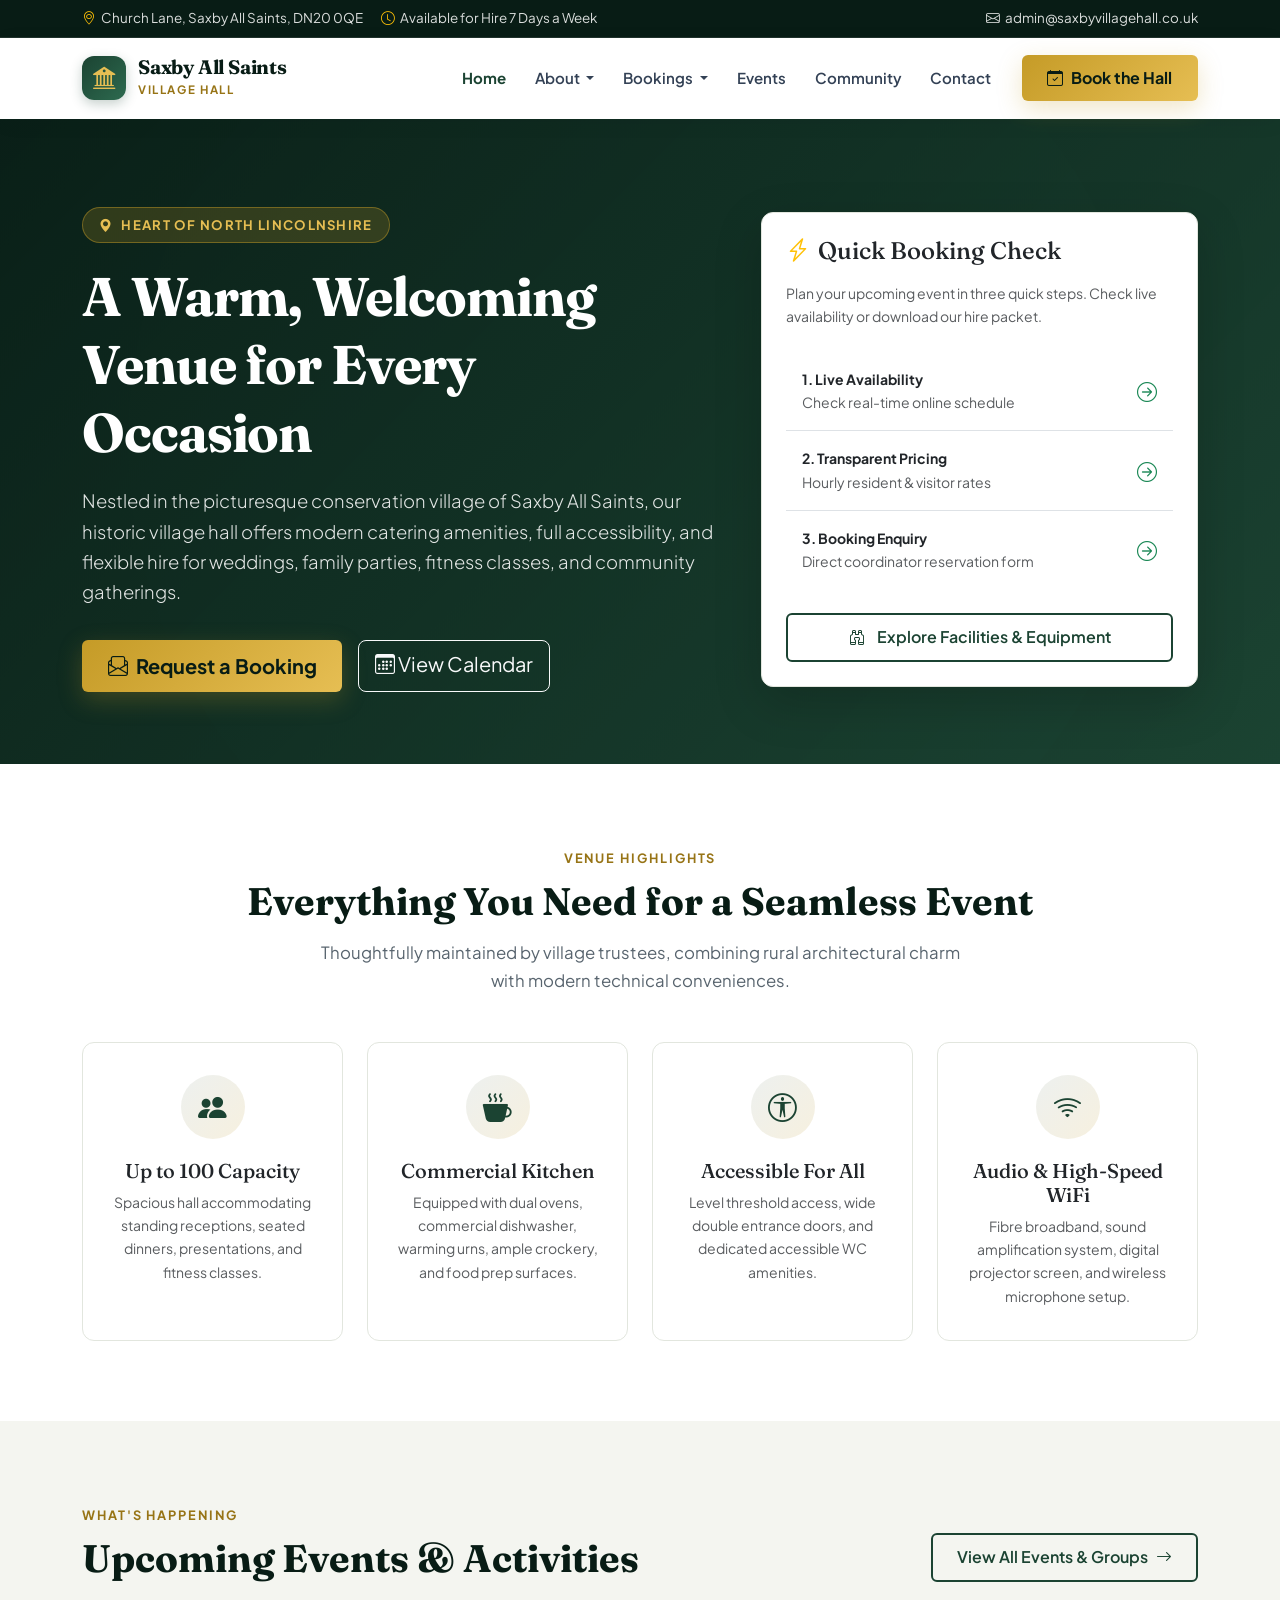
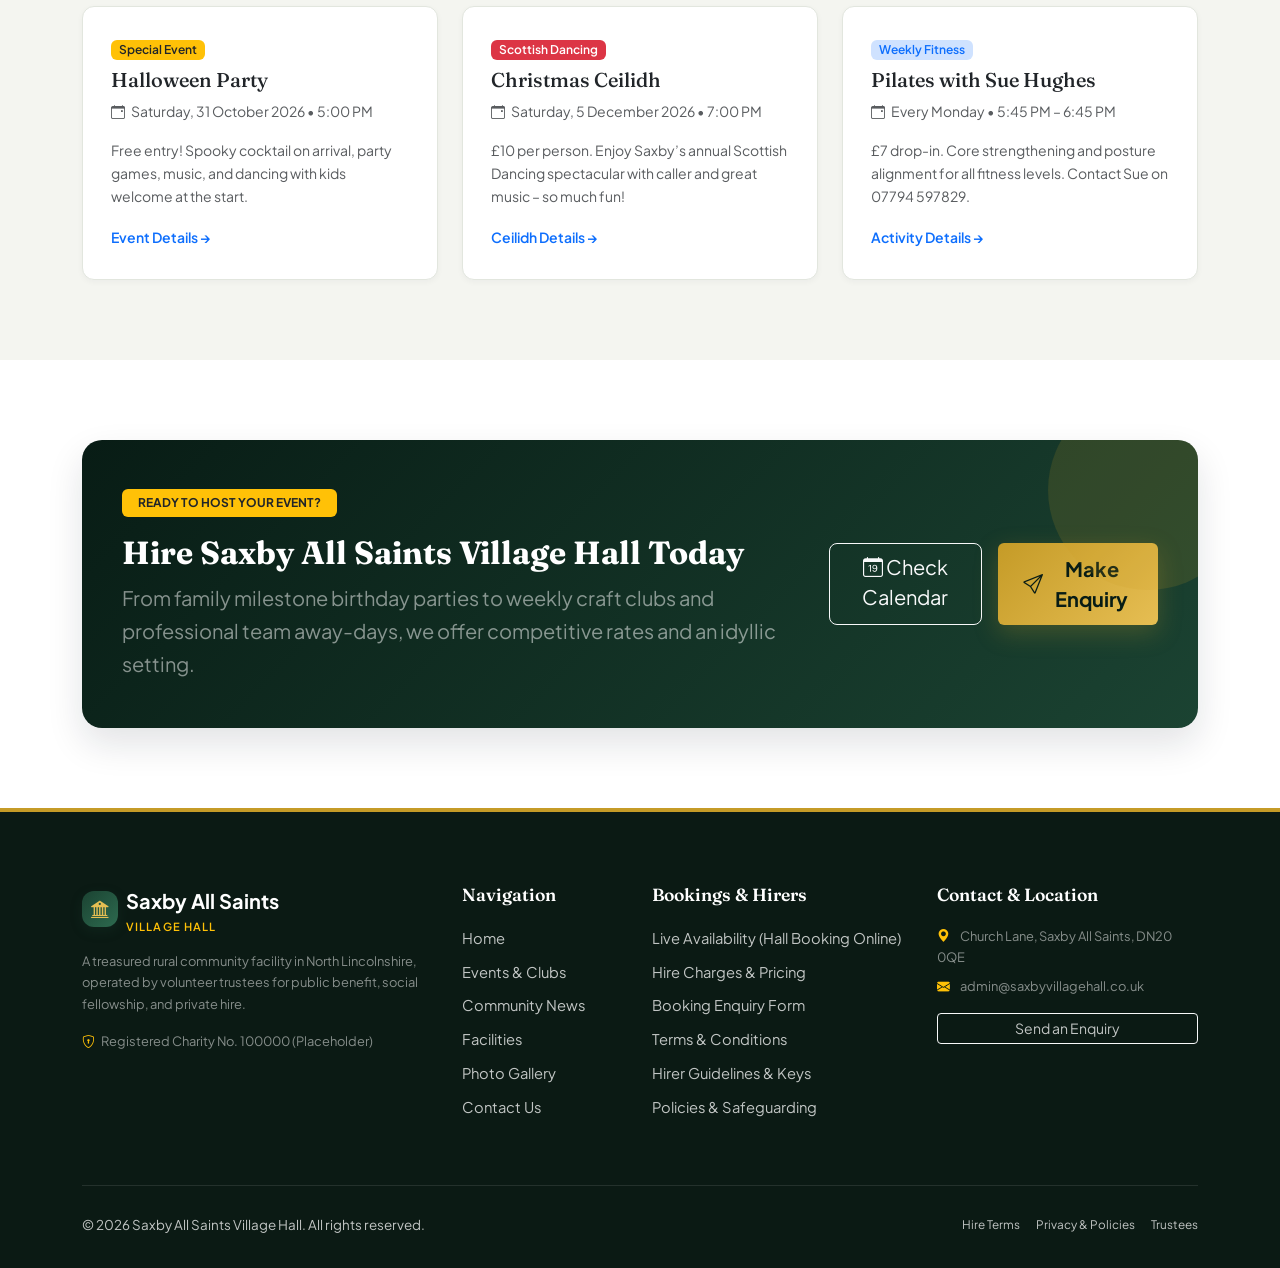
==== index.html @ fa2174bb "Add files via upload" ====
<!DOCTYPE html>
<html lang="en">
<head>
  <meta charset="UTF-8">
  <meta name="viewport" content="width=device-width, initial-scale=1.0">
  <title>Saxby All Saints Village Hall | Community Hub in North Lincolnshire</title>
  <meta name="description" content="Welcome to Saxby All Saints Village Hall in North Lincolnshire. The ideal venue for weddings, parties, community events, meetings, and classes. Check availability and hire rates.">
  
  <!-- Favicon -->
  <link rel="icon" type="image/svg+xml" href="data:image/svg+xml,<svg xmlns='http://www.w3.org/2000/svg' viewBox='0 0 100 100'><text y='.9em' font-size='90'>🏛️</text></svg>">

  <!-- Bootstrap 5 CSS & Icons CDN -->
  <link href="https://cdn.jsdelivr.net/npm/bootstrap@5.3.3/dist/css/bootstrap.min.css" rel="stylesheet" integrity="sha384-QWTKZyjpPEjISv5WaRU9OFeRpok6YctnYmDr5pNlyT2bRjXh0JMhjY6hW+ALEwIH" crossorigin="anonymous">
  <link rel="stylesheet" href="https://cdn.jsdelivr.net/npm/bootstrap-icons@1.11.3/font/bootstrap-icons.min.css">
  
  <!-- Custom Stylesheet -->
  <link rel="stylesheet" href="assets/css/style.css">
</head>
<body>

  <!-- Top Utility Bar -->
  <div class="top-bar d-none d-md-block">
    <div class="container d-flex justify-content-between align-items-center">
      <div>
        <span class="me-3"><i class="bi bi-geo-alt me-1 text-warning"></i> Church Lane, Saxby All Saints, DN20 0QE</span>
        <span><i class="bi bi-clock me-1 text-warning"></i> Available for Hire 7 Days a Week</span>
      </div>
      <div>
        <a href="mailto:admin@saxbyvillagehall.co.uk"><i class="bi bi-envelope me-1"></i> admin@saxbyvillagehall.co.uk</a>
      </div>
    </div>
  </div>

  <!-- Sticky Bootstrap 5 Navigation Bar -->
  <nav class="navbar navbar-expand-lg navbar-custom sticky-top" id="mainNavbar">
    <div class="container">
      <a class="navbar-brand navbar-brand-wrapper" href="index.html">
        <div class="navbar-brand-icon">
          <i class="bi bi-bank2"></i>
        </div>
        <div>
          <div class="navbar-brand-title">Saxby All Saints</div>
          <div class="navbar-brand-subtitle">Village Hall</div>
        </div>
      </a>

      <button class="navbar-toggler" type="button" data-bs-toggle="collapse" data-bs-target="#navbarMain" aria-controls="navbarMain" aria-expanded="false" aria-label="Toggle navigation">
        <span class="navbar-toggler-icon"></span>
      </button>

      <div class="collapse navbar-collapse" id="navbarMain">
        <ul class="navbar-nav ms-auto mb-2 mb-lg-0 align-items-lg-center">
          <li class="nav-item">
            <a class="nav-link active" aria-current="page" href="index.html">Home</a>
          </li>

          <!-- About Dropdown -->
          <li class="nav-item dropdown">
            <a class="nav-link dropdown-toggle" href="#" id="aboutDropdown" role="button" data-bs-toggle="dropdown" aria-expanded="false">
              About
            </a>
            <ul class="dropdown-menu shadow" aria-labelledby="aboutDropdown">
              <li><a class="dropdown-item" href="about.html"><i class="bi bi-info-circle"></i> Village Hall History &amp; Overview</a></li>
              <li><a class="dropdown-item" href="facilities.html"><i class="bi bi-building-gear"></i> Facilities &amp; Specifications</a></li>
              <li><a class="dropdown-item" href="management.html"><i class="bi bi-people"></i> Committee &amp; Trustees</a></li>
              <li><a class="dropdown-item" href="gallery.html"><i class="bi bi-images"></i> Photo Gallery</a></li>
              <li><a class="dropdown-item" href="policies.html"><i class="bi bi-shield-check"></i> Policies &amp; Governance</a></li>
            </ul>
          </li>

          <!-- Bookings Dropdown -->
          <li class="nav-item dropdown">
            <a class="nav-link dropdown-toggle" href="#" id="bookingsDropdown" role="button" data-bs-toggle="dropdown" aria-expanded="false">
              Bookings
            </a>
            <ul class="dropdown-menu shadow" aria-labelledby="bookingsDropdown">
              <li><a class="dropdown-item" href="calendar.html"><i class="bi bi-calendar3"></i> Live Calendar &amp; Availability</a></li>
              <li><a class="dropdown-item" href="charges.html"><i class="bi bi-tag"></i> Hire Charges &amp; Rates</a></li>
              <li><a class="dropdown-item" href="enquiries.html"><i class="bi bi-pencil-square"></i> Booking Enquiry Form</a></li>
              <li><hr class="dropdown-divider"></li>
              <li><a class="dropdown-item" href="terms.html"><i class="bi bi-file-text"></i> Terms &amp; Conditions</a></li>
              <li><a class="dropdown-item" href="instructions.html"><i class="bi bi-card-checklist"></i> Hirer Instructions</a></li>
            </ul>
          </li>

          <li class="nav-item">
            <a class="nav-link" href="events.html">Events</a>
          </li>
          <li class="nav-item">
            <a class="nav-link" href="community.html">Community</a>
          </li>

          <li class="nav-item">
            <a class="nav-link" href="contact.html">Contact</a>
          </li>

          <li class="nav-item ms-lg-3 mt-2 mt-lg-0">
            <a class="btn btn-accent-custom" href="enquiries.html">
              <i class="bi bi-calendar-check"></i> Book the Hall
            </a>
          </li>
        </ul>
      </div>
    </div>
  </nav>

  <!-- Hero Showcase Section -->
  <header class="hero-section text-center text-lg-start">
    <div class="container">
      <div class="row align-items-center g-5">
        <div class="col-lg-7">
          <div class="hero-badge">
            <i class="bi bi-geo-alt-fill"></i> Heart of North Lincolnshire
          </div>
          <h1 class="hero-title">A Warm, Welcoming Venue for Every Occasion</h1>
          <p class="hero-lead">
            Nestled in the picturesque conservation village of Saxby All Saints, our historic village hall offers modern catering amenities, full accessibility, and flexible hire for weddings, family parties, fitness classes, and community gatherings.
          </p>
          <div class="d-flex flex-wrap gap-3 justify-content-center justify-content-lg-start">
            <a href="enquiries.html" class="btn btn-accent-custom btn-lg">
              <i class="bi bi-envelope-paper"></i> Request a Booking
            </a>
            <a href="calendar.html" class="btn btn-outline-light btn-lg">
              <i class="bi bi-calendar3"></i> View Calendar
            </a>
          </div>
        </div>
        <div class="col-lg-5">
          <div class="custom-card p-4 bg-white text-dark shadow-lg">
            <h3 class="h4 mb-3 text-dark"><i class="bi bi-lightning-charge text-warning me-2"></i>Quick Booking Check</h3>
            <p class="text-muted small mb-4">Plan your upcoming event in three quick steps. Check live availability or download our hire packet.</p>
            
            <div class="list-group list-group-flush mb-4 small">
              <a href="calendar.html" class="list-group-item list-group-item-action d-flex justify-content-between align-items-center py-3">
                <div>
                  <strong class="d-block text-dark">1. Live Availability</strong>
                  <span class="text-muted">Check real-time online schedule</span>
                </div>
                <i class="bi bi-arrow-right-circle text-success fs-5"></i>
              </a>
              <a href="charges.html" class="list-group-item list-group-item-action d-flex justify-content-between align-items-center py-3">
                <div>
                  <strong class="d-block text-dark">2. Transparent Pricing</strong>
                  <span class="text-muted">Hourly resident &amp; visitor rates</span>
                </div>
                <i class="bi bi-arrow-right-circle text-success fs-5"></i>
              </a>
              <a href="enquiries.html" class="list-group-item list-group-item-action d-flex justify-content-between align-items-center py-3">
                <div>
                  <strong class="d-block text-dark">3. Booking Enquiry</strong>
                  <span class="text-muted">Direct coordinator reservation form</span>
                </div>
                <i class="bi bi-arrow-right-circle text-success fs-5"></i>
              </a>
            </div>

            <a href="facilities.html" class="btn btn-outline-custom w-100">
              <i class="bi bi-binoculars me-1"></i> Explore Facilities &amp; Equipment
            </a>
          </div>
        </div>
      </div>
    </div>
  </header>

  <!-- Key Features Grid -->
  <section class="section-padding bg-white">
    <div class="container">
      <div class="text-center section-title-wrap">
        <span class="section-subtitle">Venue Highlights</span>
        <h2 class="section-title">Everything You Need for a Seamless Event</h2>
        <p class="section-lead mx-auto">Thoughtfully maintained by village trustees, combining rural architectural charm with modern technical conveniences.</p>
      </div>

      <div class="row g-4">
        <div class="col-md-6 col-lg-3">
          <div class="feature-box">
            <div class="icon"><i class="bi bi-people-fill"></i></div>
            <h4 class="h5">Up to 100 Capacity</h4>
            <p class="text-muted small mb-0">Spacious hall accommodating standing receptions, seated dinners, presentations, and fitness classes.</p>
          </div>
        </div>

        <div class="col-md-6 col-lg-3">
          <div class="feature-box">
            <div class="icon"><i class="bi bi-cup-hot-fill"></i></div>
            <h4 class="h5">Commercial Kitchen</h4>
            <p class="text-muted small mb-0">Equipped with dual ovens, commercial dishwasher, warming urns, ample crockery, and food prep surfaces.</p>
          </div>
        </div>

        <div class="col-md-6 col-lg-3">
          <div class="feature-box">
            <div class="icon"><i class="bi bi-universal-access-circle"></i></div>
            <h4 class="h5">Accessible For All</h4>
            <p class="text-muted small mb-0">Level threshold access, wide double entrance doors, and dedicated accessible WC amenities.</p>
          </div>
        </div>

        <div class="col-md-6 col-lg-3">
          <div class="feature-box">
            <div class="icon"><i class="bi bi-wifi"></i></div>
            <h4 class="h5">Audio &amp; High-Speed WiFi</h4>
            <p class="text-muted small mb-0">Fibre broadband, sound amplification system, digital projector screen, and wireless microphone setup.</p>
          </div>
        </div>
      </div>
    </div>
  </section>

  <!-- Events Showcase Section -->
  <section class="section-padding" style="background-color: var(--color-surface-alt);">
    <div class="container">
      <div class="d-flex flex-column flex-md-row justify-content-between align-items-md-end mb-4">
        <div>
          <span class="section-subtitle">What's Happening</span>
          <h2 class="section-title mb-0">Upcoming Events &amp; Activities</h2>
        </div>
        <div class="mt-3 mt-md-0">
          <a href="events.html" class="btn btn-outline-custom">View All Events &amp; Groups <i class="bi bi-arrow-right"></i></a>
        </div>
      </div>

      <div class="row g-4">
        <!-- Event Card 1 -->
        <div class="col-md-4">
          <div class="custom-card">
            <div class="card-body">
              <span class="badge bg-warning text-dark mb-2 fw-semibold">Special Event</span>
              <h4 class="h5 mb-2">Halloween Party</h4>
              <p class="text-muted small mb-3"><i class="bi bi-calendar-event me-1"></i> Saturday, 31 October 2026 • 5:00 PM</p>
              <p class="text-muted small">Free entry! Spooky cocktail on arrival, party games, music, and dancing with kids welcome at the start.</p>
              <a href="events.html#special-events" class="fw-semibold text-primary small">Event Details &rarr;</a>
            </div>
          </div>
        </div>

        <!-- Event Card 2 -->
        <div class="col-md-4">
          <div class="custom-card">
            <div class="card-body">
              <span class="badge bg-danger text-white mb-2 fw-semibold">Scottish Dancing</span>
              <h4 class="h5 mb-2">Christmas Ceilidh</h4>
              <p class="text-muted small mb-3"><i class="bi bi-calendar-event me-1"></i> Saturday, 5 December 2026 • 7:00 PM</p>
              <p class="text-muted small">£10 per person. Enjoy Saxby’s annual Scottish Dancing spectacular with caller and great music &ndash; so much fun!</p>
              <a href="events.html#special-events" class="fw-semibold text-primary small">Ceilidh Details &rarr;</a>
            </div>
          </div>
        </div>

        <!-- Event Card 3 -->
        <div class="col-md-4">
          <div class="custom-card">
            <div class="card-body">
              <span class="badge bg-primary-subtle text-primary mb-2 fw-semibold">Weekly Fitness</span>
              <h4 class="h5 mb-2">Pilates with Sue Hughes</h4>
              <p class="text-muted small mb-3"><i class="bi bi-calendar-event me-1"></i> Every Monday • 5:45 PM &ndash; 6:45 PM</p>
              <p class="text-muted small">£7 drop-in. Core strengthening and posture alignment for all fitness levels. Contact Sue on 07794 597829.</p>
              <a href="events.html#regular-activities" class="fw-semibold text-primary small">Activity Details &rarr;</a>
            </div>
          </div>
        </div>
      </div>
    </div>
  </section>

  <!-- Quick Booking Callout Section -->
  <section class="section-padding bg-white">
    <div class="container">
      <div class="callout-ribbon">
        <div class="row align-items-center g-4">
          <div class="col-lg-8">
            <span class="badge bg-warning text-dark px-3 py-2 text-uppercase mb-3 fw-bold">Ready to Host Your Event?</span>
            <h2 class="text-white mb-2">Hire Saxby All Saints Village Hall Today</h2>
            <p class="text-white-50 mb-0 fs-5">
              From family milestone birthday parties to weekly craft clubs and professional team away-days, we offer competitive rates and an idyllic setting.
            </p>
          </div>
          <div class="col-lg-4 text-lg-end">
            <div class="d-flex flex-column flex-sm-row gap-3 justify-content-lg-end">
              <a href="calendar.html" class="btn btn-outline-light btn-lg">
                <i class="bi bi-calendar-date"></i> Check Calendar
              </a>
              <a href="enquiries.html" class="btn btn-accent-custom btn-lg">
                <i class="bi bi-send"></i> Make Enquiry
              </a>
            </div>
          </div>
        </div>
      </div>
    </div>
  </section>

  <!-- Footer -->
  <footer class="footer-custom">
    <div class="container">
      <div class="row g-4">
        <div class="col-lg-4">
          <div class="d-flex align-items-center gap-2 mb-3">
            <div class="navbar-brand-icon" style="width: 36px; height: 36px; font-size: 1.1rem;">
              <i class="bi bi-bank2"></i>
            </div>
            <div>
              <div class="fw-bold text-white fs-5">Saxby All Saints</div>
              <div class="text-warning small text-uppercase fw-semibold" style="letter-spacing: 0.1em; font-size: 0.7rem;">Village Hall</div>
            </div>
          </div>
          <p class="small text-white-50 mb-3">
            A treasured rural community facility in North Lincolnshire, operated by volunteer trustees for public benefit, social fellowship, and private hire.
          </p>
          <div class="small text-white-50">
            <i class="bi bi-shield-lock me-1 text-warning"></i> Registered Charity No. 100000 (Placeholder)
          </div>
        </div>

        <div class="col-sm-6 col-lg-2">
          <h5>Navigation</h5>
          <ul class="footer-links">
            <li><a href="index.html">Home</a></li>
            <li><a href="events.html">Events &amp; Clubs</a></li>
            <li><a href="community.html">Community News</a></li>
            <li><a href="facilities.html">Facilities</a></li>
            <li><a href="gallery.html">Photo Gallery</a></li>
            <li><a href="contact.html">Contact Us</a></li>
          </ul>
        </div>

        <div class="col-sm-6 col-lg-3">
          <h5>Bookings &amp; Hirers</h5>
          <ul class="footer-links">
            <li><a href="calendar.html">Live Availability (Hall Booking Online)</a></li>
            <li><a href="charges.html">Hire Charges &amp; Pricing</a></li>
            <li><a href="enquiries.html">Booking Enquiry Form</a></li>
            <li><a href="terms.html">Terms &amp; Conditions</a></li>
            <li><a href="instructions.html">Hirer Guidelines &amp; Keys</a></li>
            <li><a href="policies.html">Policies &amp; Safeguarding</a></li>
          </ul>
        </div>

        <div class="col-lg-3">
          <h5>Contact &amp; Location</h5>
          <p class="small text-white-50 mb-2">
            <i class="bi bi-geo-alt-fill text-warning me-2"></i> Church Lane, Saxby All Saints, DN20 0QE
          </p>
          <p class="small text-white-50 mb-3">
            <i class="bi bi-envelope-fill text-warning me-2"></i> admin@saxbyvillagehall.co.uk
          </p>
          <a href="enquiries.html" class="btn btn-sm btn-outline-light w-100">Send an Enquiry</a>
        </div>
      </div>

      <div class="footer-bottom d-flex flex-column flex-md-row justify-content-between align-items-center gap-3">
        <div>
          &copy; <span id="current-year"></span> Saxby All Saints Village Hall. All rights reserved.
        </div>
        <div class="d-flex gap-3 small">
          <a href="terms.html">Hire Terms</a>
          <a href="policies.html">Privacy &amp; Policies</a>
          <a href="management.html">Trustees</a>
        </div>
      </div>
    </div>
  </footer>

  <!-- Bootstrap 5 Bundle JS -->
  <script src="https://cdn.jsdelivr.net/npm/bootstrap@5.3.3/dist/js/bootstrap.bundle.min.js" integrity="sha384-YvpcrYf0tY3lHB60NNkmXc5s9fDVZLESaAA55NDzOxhy9GkcIdslK1eN7N6jIeHz" crossorigin="anonymous"></script>
  <!-- Main Custom JS -->
  <script src="assets/js/main.js"></script>
</body>
</html>
---- assets/css/style.css ----
/* ==========================================================================
   Saxby All Saints Village Hall - Main Stylesheet
   Modern, responsive flat-file architecture optimized for SiteGround
   ========================================================================== */

/* --- Google Fonts Import --- */
@import url('https://fonts.googleapis.com/css2?family=Fraunces:ital,opsz,wght@0,9..144,400..700;1,9..144,400..700&family=Plus+Jakarta+Sans:wght@300;400;500;600;700;800&display=swap');

/* --- Root Design Tokens --- */
:root {
  /* Brand Colors - Warm Heritage English Palette */
  --color-primary: #1b4332;         /* Deep Forest / Heritage Green */
  --color-primary-light: #2d6a4f;   /* Lighter Pine Green */
  --color-primary-dark: #081c15;    /* Very Deep Forest */
  --color-accent: #c59b27;          /* Warm Heritage Gold */
  --color-accent-light: #e6be53;    /* Soft Amber / Gold */
  --color-accent-dark: #977416;     /* Burnished Gold */
  
  /* Earthy Neutrals */
  --color-bg-light: #fbfbf9;        /* Warm Cream / Crisp Clean Off-White */
  --color-surface: #ffffff;         /* Pure Card White */
  --color-surface-alt: #f4f5f0;     /* Soft Sage/Stone Background */
  --color-border: #e2e6de;          /* Subtle Warm Border */
  --color-border-dark: #cbd5e1;
  
  /* Text & Typography */
  --color-text-main: #212529;       /* Deep Charcoal */
  --color-text-muted: #59656f;      /* Soft Slate */
  --color-text-light: #ffffff;
  
  /* Fonts */
  --font-heading: 'Fraunces', Georgia, serif;
  --font-body: 'Plus Jakarta Sans', system-ui, -apple-system, sans-serif;
  
  /* Elevations & Shadows */
  --shadow-sm: 0 2px 6px rgba(17, 24, 39, 0.04);
  --shadow-md: 0 8px 24px rgba(17, 24, 39, 0.08);
  --shadow-lg: 0 16px 36px rgba(17, 24, 39, 0.12);
  --shadow-gold: 0 8px 24px rgba(197, 155, 39, 0.25);
  
  /* Transitions */
  --transition-fast: 0.2s cubic-bezier(0.4, 0, 0.2, 1);
  --transition-normal: 0.35s cubic-bezier(0.4, 0, 0.2, 1);
  
  /* Border Radius */
  --radius-sm: 6px;
  --radius-md: 12px;
  --radius-lg: 20px;
  --radius-pill: 50rem;
}

/* --- Base Resets & Global Typography --- */
html {
  scroll-behavior: smooth;
  scroll-padding-top: 100px;
}

body {
  font-family: var(--font-body);
  color: var(--color-text-main);
  background-color: var(--color-bg-light);
  line-height: 1.65;
  -webkit-font-smoothing: antialiased;
  -moz-osx-font-smoothing: grayscale;
  display: flex;
  flex-direction: column;
  min-height: 100vh;
}

main {
  flex: 1 0 auto;
}

h1, h2, h3, h4, h5, h6,
.font-serif {
  font-family: var(--font-heading);
  color: var(--color-primary-dark);
  font-weight: 700;
  line-height: 1.25;
}

a {
  color: var(--color-primary);
  text-decoration: none;
  transition: color var(--transition-fast);
}

a:hover {
  color: var(--color-accent-dark);
}

/* --- Top Utility Bar --- */
.top-bar {
  background-color: var(--color-primary-dark);
  color: rgba(255, 255, 255, 0.85);
  font-size: 0.84rem;
  padding: 0.45rem 0;
  border-bottom: 1px solid rgba(255, 255, 255, 0.1);
}

.top-bar a {
  color: rgba(255, 255, 255, 0.85);
}

.top-bar a:hover {
  color: var(--color-accent-light);
}

/* --- Sticky Bootstrap Navigation Bar --- */
.navbar-custom {
  background-color: var(--color-surface);
  box-shadow: 0 4px 20px rgba(0, 0, 0, 0.05);
  padding: 0.85rem 0;
  transition: padding var(--transition-fast), box-shadow var(--transition-fast);
  z-index: 1030;
}

.navbar-custom.navbar-scrolled {
  padding: 0.55rem 0;
  box-shadow: 0 6px 24px rgba(0, 0, 0, 0.1);
}

.navbar-brand-wrapper {
  display: flex;
  align-items: center;
  gap: 0.75rem;
}

.navbar-brand-icon {
  width: 44px;
  height: 44px;
  background: linear-gradient(135deg, var(--color-primary) 0%, var(--color-primary-light) 100%);
  color: var(--color-accent-light);
  border-radius: var(--radius-md);
  display: flex;
  align-items: center;
  justify-content: center;
  font-size: 1.4rem;
  box-shadow: 0 4px 12px rgba(27, 67, 50, 0.25);
  flex-shrink: 0;
}

.navbar-brand-title {
  font-family: var(--font-heading);
  font-weight: 700;
  font-size: 1.22rem;
  line-height: 1.1;
  color: var(--color-primary-dark);
  letter-spacing: -0.01em;
}

.navbar-brand-subtitle {
  font-family: var(--font-body);
  font-size: 0.72rem;
  font-weight: 700;
  color: var(--color-accent-dark);
  letter-spacing: 0.14em;
  text-transform: uppercase;
  margin-top: 2px;
}

.navbar-custom .nav-link {
  font-weight: 600;
  font-size: 0.94rem;
  color: #334155;
  padding: 0.6rem 0.9rem !important;
  border-radius: var(--radius-sm);
  transition: all var(--transition-fast);
}

.navbar-custom .nav-link:hover {
  color: var(--color-primary);
  background-color: var(--color-surface-alt);
}

.navbar-custom .nav-item.active .nav-link,
.navbar-custom .nav-link.active {
  color: var(--color-primary);
  font-weight: 700;
}

/* Dropdown Menu Styles */
.navbar-custom .dropdown-menu {
  border: 1px solid var(--color-border);
  border-radius: var(--radius-md);
  box-shadow: var(--shadow-lg);
  padding: 0.5rem;
  margin-top: 0.5rem;
  background-color: var(--color-surface);
  animation: dropdownFadeIn 0.2s ease-out;
}

@keyframes dropdownFadeIn {
  from {
    opacity: 0;
    transform: translateY(8px);
  }
  to {
    opacity: 1;
    transform: translateY(0);
  }
}

.navbar-custom .dropdown-item {
  font-weight: 500;
  font-size: 0.9rem;
  padding: 0.55rem 0.9rem;
  border-radius: var(--radius-sm);
  color: #334155;
  transition: all var(--transition-fast);
  display: flex;
  align-items: center;
  gap: 0.5rem;
}

.navbar-custom .dropdown-item i {
  color: var(--color-primary-light);
  font-size: 1rem;
  width: 18px;
}

.navbar-custom .dropdown-item:hover {
  background-color: var(--color-surface-alt);
  color: var(--color-primary);
}

.navbar-custom .dropdown-item.active {
  background-color: var(--color-primary);
  color: #ffffff;
}

.navbar-custom .dropdown-item.active i {
  color: var(--color-accent-light);
}

/* --- Hero Banner Component --- */
.hero-section {
  position: relative;
  background: linear-gradient(135deg, rgba(8, 28, 21, 0.92) 0%, rgba(27, 67, 50, 0.85) 100%),
              url('data:image/svg+xml;utf8,<svg xmlns="http://www.w3.org/2000/svg" width="100" height="100" viewBox="0 0 100 100"><rect fill="%231b4332" width="100" height="100"/><circle cx="50" cy="50" r="40" fill="%232d6a4f" opacity="0.15"/></svg>');
  background-size: cover;
  background-position: center;
  color: #ffffff;
  padding: 5.5rem 0 4.5rem;
  overflow: hidden;
}

.hero-section.hero-compact {
  padding: 3.5rem 0 3rem;
}

.hero-badge {
  display: inline-flex;
  align-items: center;
  gap: 0.5rem;
  padding: 0.4rem 1rem;
  background-color: rgba(197, 155, 39, 0.2);
  border: 1px solid rgba(197, 155, 39, 0.45);
  color: var(--color-accent-light);
  font-size: 0.82rem;
  font-weight: 700;
  text-transform: uppercase;
  letter-spacing: 0.1em;
  border-radius: var(--radius-pill);
  margin-bottom: 1.25rem;
}

.hero-title {
  color: #ffffff;
  font-size: clamp(2.2rem, 4.5vw, 3.4rem);
  letter-spacing: -0.02em;
  margin-bottom: 1.2rem;
}

.hero-lead {
  font-size: 1.15rem;
  color: rgba(255, 255, 255, 0.88);
  max-width: 680px;
  margin-bottom: 2rem;
  font-weight: 300;
}

/* Page Breadcrumbs */
.page-breadcrumb {
  background: transparent;
  padding: 0;
  margin: 0;
  font-size: 0.86rem;
}

.page-breadcrumb a {
  color: rgba(255, 255, 255, 0.75);
}

.page-breadcrumb a:hover {
  color: var(--color-accent-light);
}

.page-breadcrumb .breadcrumb-item.active {
  color: var(--color-accent-light);
}

.page-breadcrumb .breadcrumb-item + .breadcrumb-item::before {
  color: rgba(255, 255, 255, 0.4);
}

/* --- Modern Buttons --- */
.btn-primary-custom {
  background: linear-gradient(135deg, var(--color-primary) 0%, var(--color-primary-light) 100%);
  color: #ffffff;
  font-weight: 600;
  border: 1px solid rgba(255, 255, 255, 0.15);
  border-radius: var(--radius-sm);
  padding: 0.7rem 1.6rem;
  transition: all var(--transition-fast);
  box-shadow: 0 4px 14px rgba(27, 67, 50, 0.25);
  display: inline-flex;
  align-items: center;
  justify-content: center;
  gap: 0.5rem;
}

.btn-primary-custom:hover,
.btn-primary-custom:focus {
  background: linear-gradient(135deg, var(--color-primary-light) 0%, var(--color-primary) 100%);
  color: #ffffff;
  transform: translateY(-2px);
  box-shadow: 0 8px 20px rgba(27, 67, 50, 0.35);
}

.btn-accent-custom {
  background: linear-gradient(135deg, var(--color-accent) 0%, var(--color-accent-light) 100%);
  color: var(--color-primary-dark);
  font-weight: 700;
  border: none;
  border-radius: var(--radius-sm);
  padding: 0.7rem 1.6rem;
  transition: all var(--transition-fast);
  box-shadow: var(--shadow-gold);
  display: inline-flex;
  align-items: center;
  justify-content: center;
  gap: 0.5rem;
}

.btn-accent-custom:hover,
.btn-accent-custom:focus {
  background: linear-gradient(135deg, var(--color-accent-light) 0%, var(--color-accent) 100%);
  color: var(--color-primary-dark);
  transform: translateY(-2px);
  box-shadow: 0 10px 28px rgba(197, 155, 39, 0.4);
}

.btn-outline-custom {
  background: transparent;
  color: var(--color-primary);
  border: 2px solid var(--color-primary);
  font-weight: 600;
  border-radius: var(--radius-sm);
  padding: 0.65rem 1.5rem;
  transition: all var(--transition-fast);
  display: inline-flex;
  align-items: center;
  justify-content: center;
  gap: 0.5rem;
}

.btn-outline-custom:hover {
  background-color: var(--color-primary);
  color: #ffffff;
  transform: translateY(-2px);
}

/* --- Card Styles --- */
.custom-card {
  background-color: var(--color-surface);
  border: 1px solid var(--color-border);
  border-radius: var(--radius-md);
  box-shadow: var(--shadow-sm);
  transition: transform var(--transition-normal), box-shadow var(--transition-normal), border-color var(--transition-normal);
  overflow: hidden;
  height: 100%;
  display: flex;
  flex-direction: column;
}

.custom-card:hover {
  transform: translateY(-4px);
  box-shadow: var(--shadow-md);
  border-color: #cbd5e1;
}

.custom-card .card-body {
  padding: 1.75rem;
  flex: 1 1 auto;
}

.card-icon-header {
  width: 52px;
  height: 52px;
  border-radius: var(--radius-md);
  background-color: var(--color-surface-alt);
  color: var(--color-primary);
  display: flex;
  align-items: center;
  justify-content: center;
  font-size: 1.6rem;
  margin-bottom: 1.25rem;
  border: 1px solid var(--color-border);
}

/* Feature Showcase */
.feature-box {
  background-color: var(--color-surface);
  border: 1px solid var(--color-border);
  border-radius: var(--radius-md);
  padding: 2rem 1.75rem;
  text-align: center;
  transition: all var(--transition-normal);
  height: 100%;
}

.feature-box:hover {
  transform: translateY(-5px);
  box-shadow: var(--shadow-md);
  border-color: var(--color-primary-light);
}

.feature-box .icon {
  width: 64px;
  height: 64px;
  border-radius: 50%;
  background: linear-gradient(135deg, rgba(27, 67, 50, 0.08) 0%, rgba(197, 155, 39, 0.15) 100%);
  color: var(--color-primary);
  display: inline-flex;
  align-items: center;
  justify-content: center;
  font-size: 1.8rem;
  margin-bottom: 1.25rem;
}

/* --- Section Styling & Headers --- */
.section-padding {
  padding: 5rem 0;
}

.section-padding-sm {
  padding: 3.5rem 0;
}

.section-title-wrap {
  margin-bottom: 3rem;
}

.section-subtitle {
  text-transform: uppercase;
  font-size: 0.8rem;
  letter-spacing: 0.15em;
  font-weight: 700;
  color: var(--color-accent-dark);
  margin-bottom: 0.5rem;
  display: inline-block;
}

.section-title {
  font-size: clamp(1.8rem, 3vw, 2.5rem);
  margin-bottom: 0.85rem;
}

.section-lead {
  font-size: 1.05rem;
  color: var(--color-text-muted);
  max-width: 650px;
}

/* --- Responsive Iframe Box (Hall Booking Online Calendar) --- */
.iframe-container {
  position: relative;
  width: 100%;
  min-height: 750px;
  border-radius: var(--radius-md);
  overflow: hidden;
  box-shadow: var(--shadow-md);
  border: 1px solid var(--color-border);
  background-color: var(--color-surface);
}

.iframe-container iframe {
  position: absolute;
  top: 0;
  left: 0;
  width: 100%;
  height: 100%;
  border: 0;
}

.iframe-fallback-card {
  padding: 3rem 2rem;
  text-align: center;
  background: var(--color-surface-alt);
  border-radius: var(--radius-md);
  border: 2px dashed var(--color-border);
}

/* --- Pricing Tables (charges.html) --- */
.pricing-card {
  border-radius: var(--radius-md);
  border: 1px solid var(--color-border);
  background-color: var(--color-surface);
  transition: all var(--transition-normal);
  position: relative;
  height: 100%;
  display: flex;
  flex-direction: column;
}

.pricing-card.featured {
  border: 2px solid var(--color-primary);
  box-shadow: var(--shadow-lg);
  transform: scale(1.02);
}

.pricing-card .badge-featured {
  position: absolute;
  top: -12px;
  right: 20px;
  background-color: var(--color-accent);
  color: var(--color-primary-dark);
  font-size: 0.75rem;
  font-weight: 700;
  padding: 0.35rem 0.85rem;
  border-radius: var(--radius-pill);
  text-transform: uppercase;
  letter-spacing: 0.05em;
}

.pricing-card .pricing-header {
  padding: 2rem 2rem 1.5rem;
  border-bottom: 1px solid var(--color-border);
  background-color: var(--color-surface);
}

.pricing-price {
  font-family: var(--font-heading);
  font-size: 2.8rem;
  font-weight: 700;
  color: var(--color-primary-dark);
  line-height: 1;
  margin: 1rem 0 0.5rem;
}

.pricing-price span {
  font-family: var(--font-body);
  font-size: 0.95rem;
  font-weight: 500;
  color: var(--color-text-muted);
}

.pricing-card .pricing-body {
  padding: 2rem;
  flex-grow: 1;
}

.pricing-features-list {
  list-style: none;
  padding: 0;
  margin: 0;
}

.pricing-features-list li {
  padding: 0.55rem 0;
  display: flex;
  align-items: flex-start;
  gap: 0.65rem;
  font-size: 0.95rem;
  color: #334155;
}

.pricing-features-list li i {
  color: var(--color-primary);
  font-size: 1.1rem;
  margin-top: 2px;
  flex-shrink: 0;
}

/* --- Gallery Grid Layout (gallery.html) --- */
.gallery-item {
  position: relative;
  overflow: hidden;
  border-radius: var(--radius-md);
  box-shadow: var(--shadow-sm);
  aspect-ratio: 4/3;
  cursor: pointer;
  background-color: var(--color-surface-alt);
}

.gallery-item img {
  width: 100%;
  height: 100%;
  object-fit: cover;
  transition: transform 0.5s ease;
}

.gallery-item:hover img {
  transform: scale(1.06);
}

.gallery-overlay {
  position: absolute;
  inset: 0;
  background: linear-gradient(to top, rgba(8, 28, 21, 0.85) 0%, rgba(8, 28, 21, 0.2) 60%, transparent 100%);
  display: flex;
  flex-direction: column;
  justify-content: flex-end;
  padding: 1.5rem;
  color: #ffffff;
  opacity: 0;
  transition: opacity var(--transition-fast);
}

.gallery-item:hover .gallery-overlay {
  opacity: 1;
}

.gallery-overlay h5 {
  color: #ffffff;
  margin-bottom: 0.25rem;
  font-size: 1.1rem;
}

.gallery-overlay p {
  font-size: 0.85rem;
  color: rgba(255, 255, 255, 0.85);
  margin-bottom: 0;
}

/* Placeholder Media Box (SVGs) */
.media-placeholder {
  width: 100%;
  height: 100%;
  display: flex;
  flex-direction: column;
  align-items: center;
  justify-content: center;
  background: linear-gradient(135deg, #e9ecef 0%, #dee2e6 100%);
  color: #6c757d;
  padding: 2rem;
  text-align: center;
}

.media-placeholder i {
  font-size: 2.8rem;
  margin-bottom: 0.75rem;
  color: var(--color-primary-light);
}

/* --- Quick Booking Callout Ribbon --- */
.callout-ribbon {
  background: linear-gradient(135deg, var(--color-primary-dark) 0%, var(--color-primary) 100%);
  color: #ffffff;
  border-radius: var(--radius-lg);
  padding: 3rem 2.5rem;
  position: relative;
  overflow: hidden;
  box-shadow: var(--shadow-lg);
}

.callout-ribbon::before {
  content: "";
  position: absolute;
  top: -50px;
  right: -50px;
  width: 200px;
  height: 200px;
  border-radius: 50%;
  background: rgba(197, 155, 39, 0.15);
  pointer-events: none;
}

/* --- Document Repository Cards (policies.html) --- */
.doc-card {
  background-color: var(--color-surface);
  border: 1px solid var(--color-border);
  border-radius: var(--radius-md);
  padding: 1.25rem 1.5rem;
  display: flex;
  align-items: center;
  justify-content: space-between;
  gap: 1rem;
  transition: all var(--transition-fast);
}

.doc-card:hover {
  border-color: var(--color-primary-light);
  box-shadow: var(--shadow-sm);
  background-color: #fafbf9;
}

.doc-icon {
  width: 44px;
  height: 44px;
  background-color: rgba(27, 67, 50, 0.08);
  color: var(--color-primary);
  border-radius: var(--radius-sm);
  display: flex;
  align-items: center;
  justify-content: center;
  font-size: 1.4rem;
  flex-shrink: 0;
}

/* --- Instructions / Content Layout --- */
.instruction-step {
  display: flex;
  gap: 1.25rem;
  margin-bottom: 2rem;
}

.instruction-step-num {
  width: 44px;
  height: 44px;
  background-color: var(--color-primary);
  color: #ffffff;
  font-family: var(--font-heading);
  font-size: 1.2rem;
  font-weight: 700;
  border-radius: 50%;
  display: flex;
  align-items: center;
  justify-content: center;
  flex-shrink: 0;
  box-shadow: 0 4px 10px rgba(27, 67, 50, 0.25);
}

/* --- Footer --- */
.footer-custom {
  background-color: #0b1a14;
  color: rgba(255, 255, 255, 0.75);
  padding: 4.5rem 0 2rem;
  font-size: 0.92rem;
  border-top: 4px solid var(--color-accent);
}

.footer-custom h5 {
  color: #ffffff;
  font-size: 1.1rem;
  margin-bottom: 1.25rem;
  font-weight: 600;
}

.footer-custom a {
  color: rgba(255, 255, 255, 0.75);
}

.footer-custom a:hover {
  color: var(--color-accent-light);
}

.footer-links {
  list-style: none;
  padding: 0;
  margin: 0;
}

.footer-links li {
  margin-bottom: 0.6rem;
}

.footer-links li a {
  display: inline-flex;
  align-items: center;
  gap: 0.4rem;
  transition: transform var(--transition-fast);
}

.footer-links li a:hover {
  transform: translateX(4px);
}

.footer-bottom {
  margin-top: 3.5rem;
  padding-top: 1.75rem;
  border-top: 1px solid rgba(255, 255, 255, 0.1);
  font-size: 0.84rem;
}

/* --- Forms & Inputs --- */
.form-control, .form-select {
  padding: 0.75rem 1rem;
  border: 1px solid var(--color-border);
  border-radius: var(--radius-sm);
  background-color: var(--color-surface);
  font-size: 0.95rem;
  transition: border-color var(--transition-fast), box-shadow var(--transition-fast);
}

.form-control:focus, .form-select:focus {
  border-color: var(--color-primary-light);
  box-shadow: 0 0 0 0.25rem rgba(27, 67, 50, 0.15);
}

.form-label {
  font-weight: 600;
  font-size: 0.88rem;
  color: #334155;
  margin-bottom: 0.35rem;
}

/* --- Responsive Utilities --- */
@media (max-width: 991.98px) {
  .hero-section {
    padding: 4rem 0 3rem;
  }
  
  .navbar-custom .dropdown-menu {
    border: none;
    box-shadow: none;
    background-color: var(--color-surface-alt);
    margin-top: 0.25rem;
    padding: 0.5rem;
  }
}
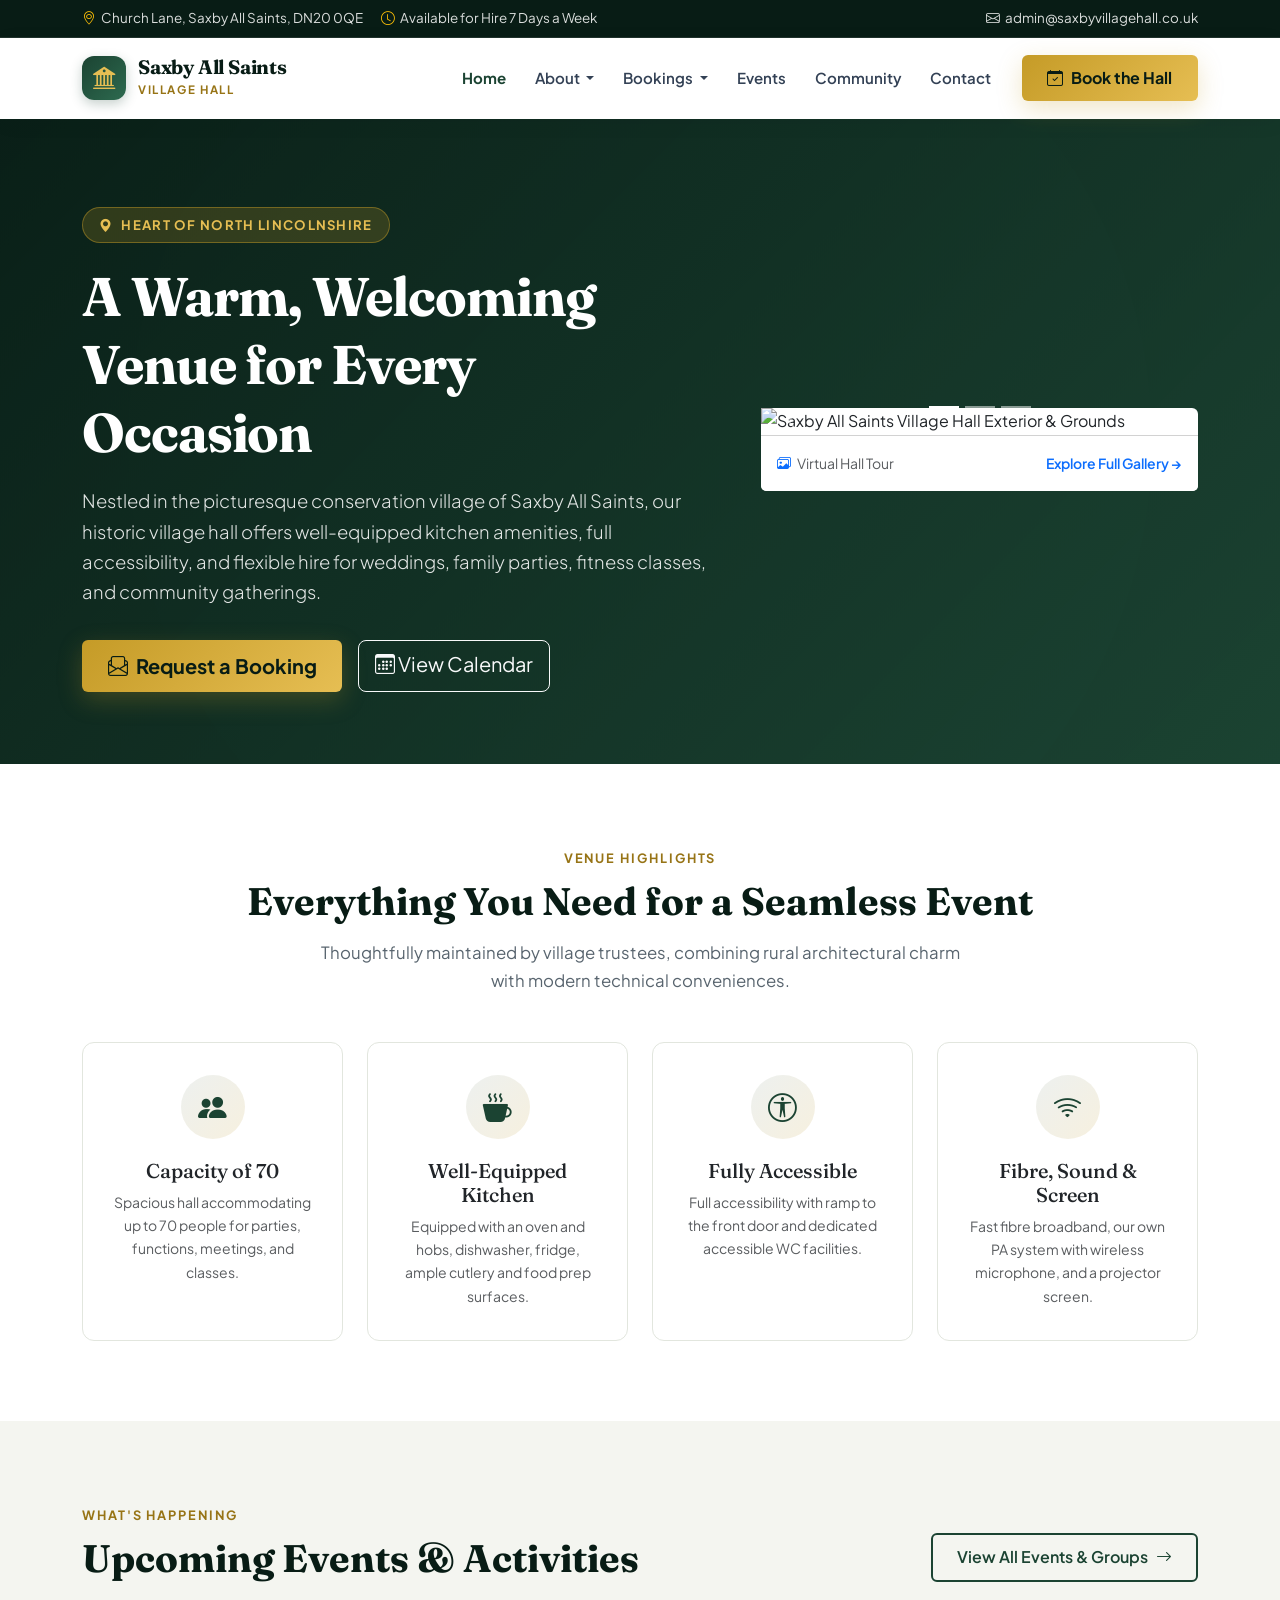
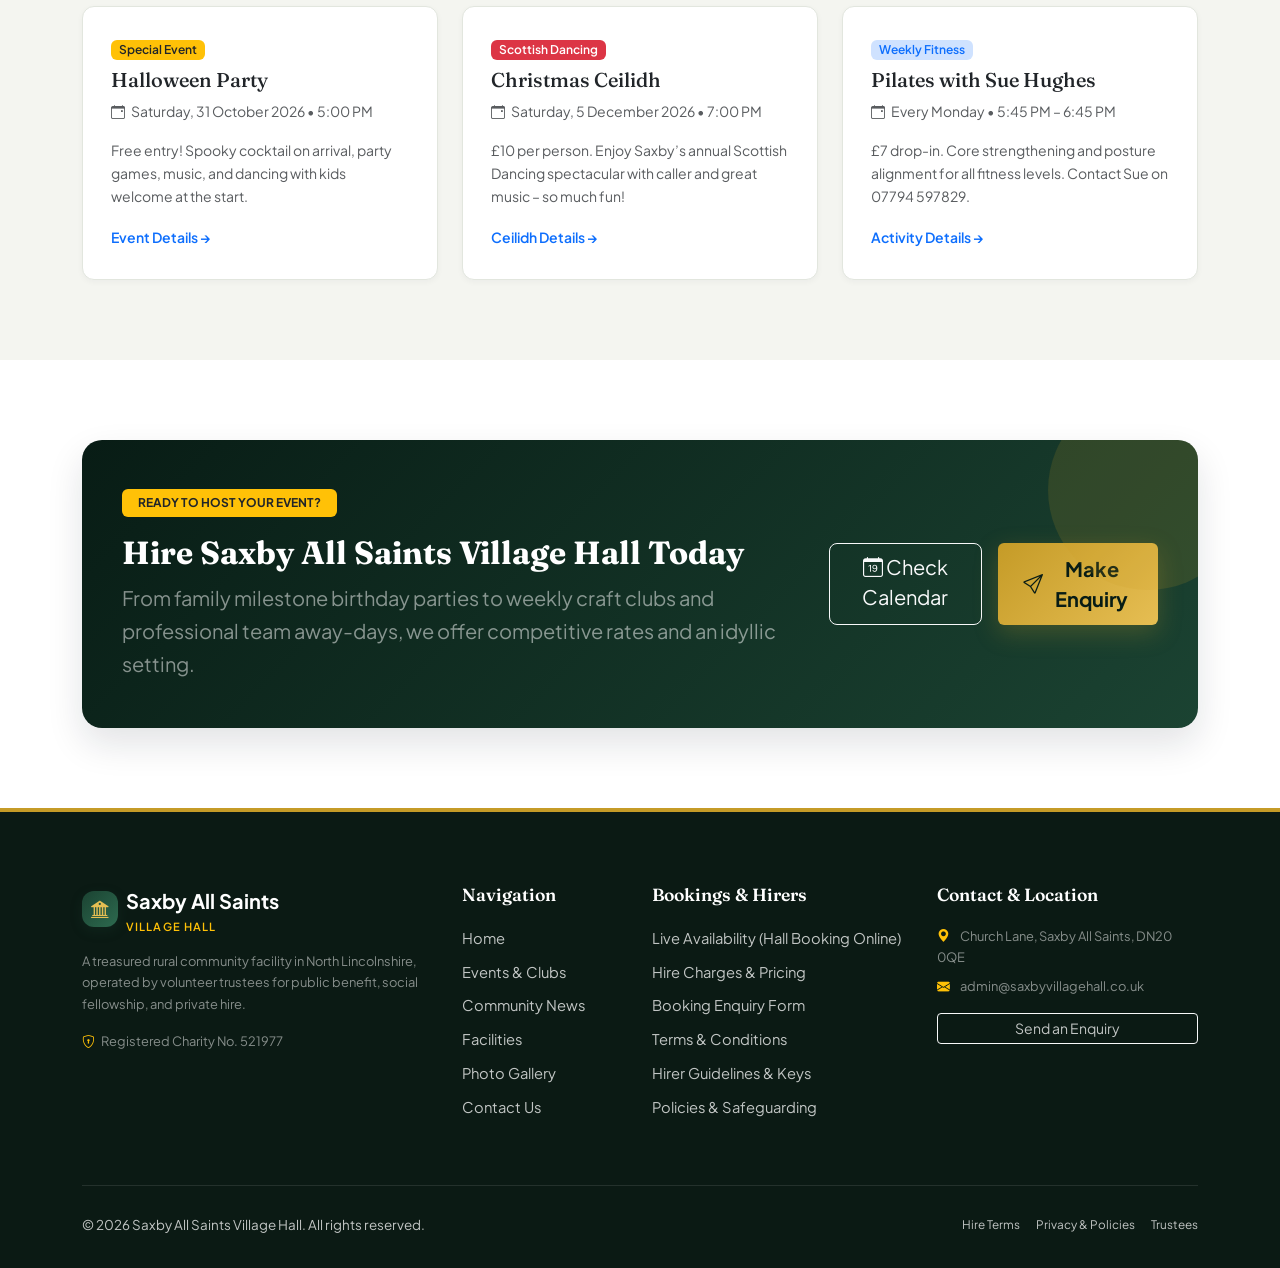
==== commit a59accc7: "Add files via upload" ====
--- a/index.html
+++ b/index.html
@@ -114,7 +114,7 @@
           </div>
           <h1 class="hero-title">A Warm, Welcoming Venue for Every Occasion</h1>
           <p class="hero-lead">
-            Nestled in the picturesque conservation village of Saxby All Saints, our historic village hall offers modern catering amenities, full accessibility, and flexible hire for weddings, family parties, fitness classes, and community gatherings.
+            Nestled in the picturesque conservation village of Saxby All Saints, our historic village hall offers well-equipped kitchen amenities, full accessibility, and flexible hire for weddings, family parties, fitness classes, and community gatherings.
           </p>
           <div class="d-flex flex-wrap gap-3 justify-content-center justify-content-lg-start">
             <a href="enquiries.html" class="btn btn-accent-custom btn-lg">
@@ -126,37 +126,81 @@
           </div>
         </div>
         <div class="col-lg-5">
-          <div class="custom-card p-4 bg-white text-dark shadow-lg">
-            <h3 class="h4 mb-3 text-dark"><i class="bi bi-lightning-charge text-warning me-2"></i>Quick Booking Check</h3>
-            <p class="text-muted small mb-4">Plan your upcoming event in three quick steps. Check live availability or download our hire packet.</p>
+          <!-- Hero Photo Carousel Card -->
+          <div class="card border-0 hero-carousel-card">
             
-            <div class="list-group list-group-flush mb-4 small">
-              <a href="calendar.html" class="list-group-item list-group-item-action d-flex justify-content-between align-items-center py-3">
-                <div>
-                  <strong class="d-block text-dark">1. Live Availability</strong>
-                  <span class="text-muted">Check real-time online schedule</span>
+            <div id="villageHallHeroCarousel" class="carousel slide carousel-fade" data-bs-ride="carousel" data-bs-interval="4500">
+              
+              <!-- Carousel Indicators -->
+              <div class="carousel-indicators">
+                <button type="button" data-bs-target="#villageHallHeroCarousel" data-bs-slide-to="0" class="active" aria-current="true" aria-label="Slide 1: Exterior &amp; Grounds"></button>
+                <button type="button" data-bs-target="#villageHallHeroCarousel" data-bs-slide-to="1" aria-label="Slide 2: Main Hall Interior"></button>
+                <button type="button" data-bs-target="#villageHallHeroCarousel" data-bs-slide-to="2" aria-label="Slide 3: Modern Kitchen"></button>
+              </div>
+
+              <!-- Carousel Inner Slides -->
+              <div class="carousel-inner">
+                
+                <!-- Slide 1: Exterior Gardens -->
+                <div class="carousel-item active" data-bs-interval="4500">
+                  <img src="assets/images/hero-exterior.jpg" class="d-block w-100" alt="Saxby All Saints Village Hall Exterior &amp; Grounds" loading="eager">
+                  <div class="carousel-caption">
+                    <span class="badge bg-warning text-dark fw-bold mb-2">
+                      <i class="bi bi-geo-alt-fill me-1"></i>Historic Grounds
+                    </span>
+                    <h5 class="h6 fw-bold mb-1 text-white">Charming Brick Facade &amp; Gardens</h5>
+                    <p class="small text-white-50 mb-0">Peaceful rural setting with landscaped lawn and private parking on Church Lane</p>
+                  </div>
                 </div>
-                <i class="bi bi-arrow-right-circle text-success fs-5"></i>
+
+                <!-- Slide 2: Main Hall Interior -->
+                <div class="carousel-item" data-bs-interval="4500">
+                  <img src="assets/images/hero-interior.jpg" class="d-block w-100" alt="Saxby All Saints Village Hall Main Hall Interior" loading="lazy">
+                  <div class="carousel-caption">
+                    <span class="badge bg-warning text-dark fw-bold mb-2">
+                      <i class="bi bi-stars me-1"></i>Main Hall Interior
+                    </span>
+                    <h5 class="h6 fw-bold mb-1 text-white">Spacious Function &amp; Party Space</h5>
+                    <p class="small text-white-50 mb-0">High exposed timber beams, sprung oak dance floor, and seating for up to 70 guests</p>
+                  </div>
+                </div>
+
+                <!-- Slide 3: Kitchen & Amenities -->
+                <div class="carousel-item" data-bs-interval="4500">
+                  <img src="assets/images/hero-kitchen.jpg" class="d-block w-100" alt="Saxby All Saints Village Hall Kitchen" loading="lazy">
+                  <div class="carousel-caption">
+                    <span class="badge bg-warning text-dark fw-bold mb-2">
+                      <i class="bi bi-cup-hot-fill me-1"></i>Kitchen Amenities
+                    </span>
+                    <h5 class="h6 fw-bold mb-1 text-white">Well-Equipped Kitchen</h5>
+                    <p class="small text-white-50 mb-0">Equipped with an oven and hobs, dishwasher, fridge, ample cutlery and food prep surfaces</p>
+                  </div>
+                </div>
+
+              </div>
+
+              <!-- Carousel Navigation Controls -->
+              <button class="carousel-control-prev" type="button" data-bs-target="#villageHallHeroCarousel" data-bs-slide="prev" aria-label="Previous Photo">
+                <span class="carousel-control-prev-icon" aria-hidden="true"></span>
+                <span class="visually-hidden">Previous</span>
+              </button>
+              <button class="carousel-control-next" type="button" data-bs-target="#villageHallHeroCarousel" data-bs-slide="next" aria-label="Next Photo">
+                <span class="carousel-control-next-icon" aria-hidden="true"></span>
+                <span class="visually-hidden">Next</span>
+              </button>
+
+            </div>
+
+            <!-- Card Footer Quick Link -->
+            <div class="card-footer bg-white p-3 d-flex justify-content-between align-items-center">
+              <span class="small text-muted">
+                <i class="bi bi-images text-primary me-1"></i> Virtual Hall Tour
+              </span>
+              <a href="gallery.html" class="small fw-semibold text-primary text-decoration-none">
+                Explore Full Gallery &rarr;
               </a>
-              <a href="charges.html" class="list-group-item list-group-item-action d-flex justify-content-between align-items-center py-3">
-                <div>
-                  <strong class="d-block text-dark">2. Transparent Pricing</strong>
-                  <span class="text-muted">Hourly resident &amp; visitor rates</span>
-                </div>
-                <i class="bi bi-arrow-right-circle text-success fs-5"></i>
-              </a>
-              <a href="enquiries.html" class="list-group-item list-group-item-action d-flex justify-content-between align-items-center py-3">
-                <div>
-                  <strong class="d-block text-dark">3. Booking Enquiry</strong>
-                  <span class="text-muted">Direct coordinator reservation form</span>
-                </div>
-                <i class="bi bi-arrow-right-circle text-success fs-5"></i>
-              </a>
-            </div>
-
-            <a href="facilities.html" class="btn btn-outline-custom w-100">
-              <i class="bi bi-binoculars me-1"></i> Explore Facilities &amp; Equipment
-            </a>
+            </div>
+
           </div>
         </div>
       </div>
@@ -176,32 +220,32 @@
         <div class="col-md-6 col-lg-3">
           <div class="feature-box">
             <div class="icon"><i class="bi bi-people-fill"></i></div>
-            <h4 class="h5">Up to 100 Capacity</h4>
-            <p class="text-muted small mb-0">Spacious hall accommodating standing receptions, seated dinners, presentations, and fitness classes.</p>
+            <h4 class="h5">Capacity of 70</h4>
+            <p class="text-muted small mb-0">Spacious hall accommodating up to 70 people for parties, functions, meetings, and classes.</p>
           </div>
         </div>
 
         <div class="col-md-6 col-lg-3">
           <div class="feature-box">
             <div class="icon"><i class="bi bi-cup-hot-fill"></i></div>
-            <h4 class="h5">Commercial Kitchen</h4>
-            <p class="text-muted small mb-0">Equipped with dual ovens, commercial dishwasher, warming urns, ample crockery, and food prep surfaces.</p>
+            <h4 class="h5">Well-Equipped Kitchen</h4>
+            <p class="text-muted small mb-0">Equipped with an oven and hobs, dishwasher, fridge, ample cutlery and food prep surfaces.</p>
           </div>
         </div>
 
         <div class="col-md-6 col-lg-3">
           <div class="feature-box">
             <div class="icon"><i class="bi bi-universal-access-circle"></i></div>
-            <h4 class="h5">Accessible For All</h4>
-            <p class="text-muted small mb-0">Level threshold access, wide double entrance doors, and dedicated accessible WC amenities.</p>
+            <h4 class="h5">Fully Accessible</h4>
+            <p class="text-muted small mb-0">Full accessibility with ramp to the front door and dedicated accessible WC facilities.</p>
           </div>
         </div>
 
         <div class="col-md-6 col-lg-3">
           <div class="feature-box">
             <div class="icon"><i class="bi bi-wifi"></i></div>
-            <h4 class="h5">Audio &amp; High-Speed WiFi</h4>
-            <p class="text-muted small mb-0">Fibre broadband, sound amplification system, digital projector screen, and wireless microphone setup.</p>
+            <h4 class="h5">Fibre, Sound &amp; Screen</h4>
+            <p class="text-muted small mb-0">Fast fibre broadband, our own PA system with wireless microphone, and a projector screen.</p>
           </div>
         </div>
       </div>
@@ -309,7 +353,7 @@
             A treasured rural community facility in North Lincolnshire, operated by volunteer trustees for public benefit, social fellowship, and private hire.
           </p>
           <div class="small text-white-50">
-            <i class="bi bi-shield-lock me-1 text-warning"></i> Registered Charity No. 100000 (Placeholder)
+            <i class="bi bi-shield-lock me-1 text-warning"></i> Registered Charity No. 521977
           </div>
         </div>
 
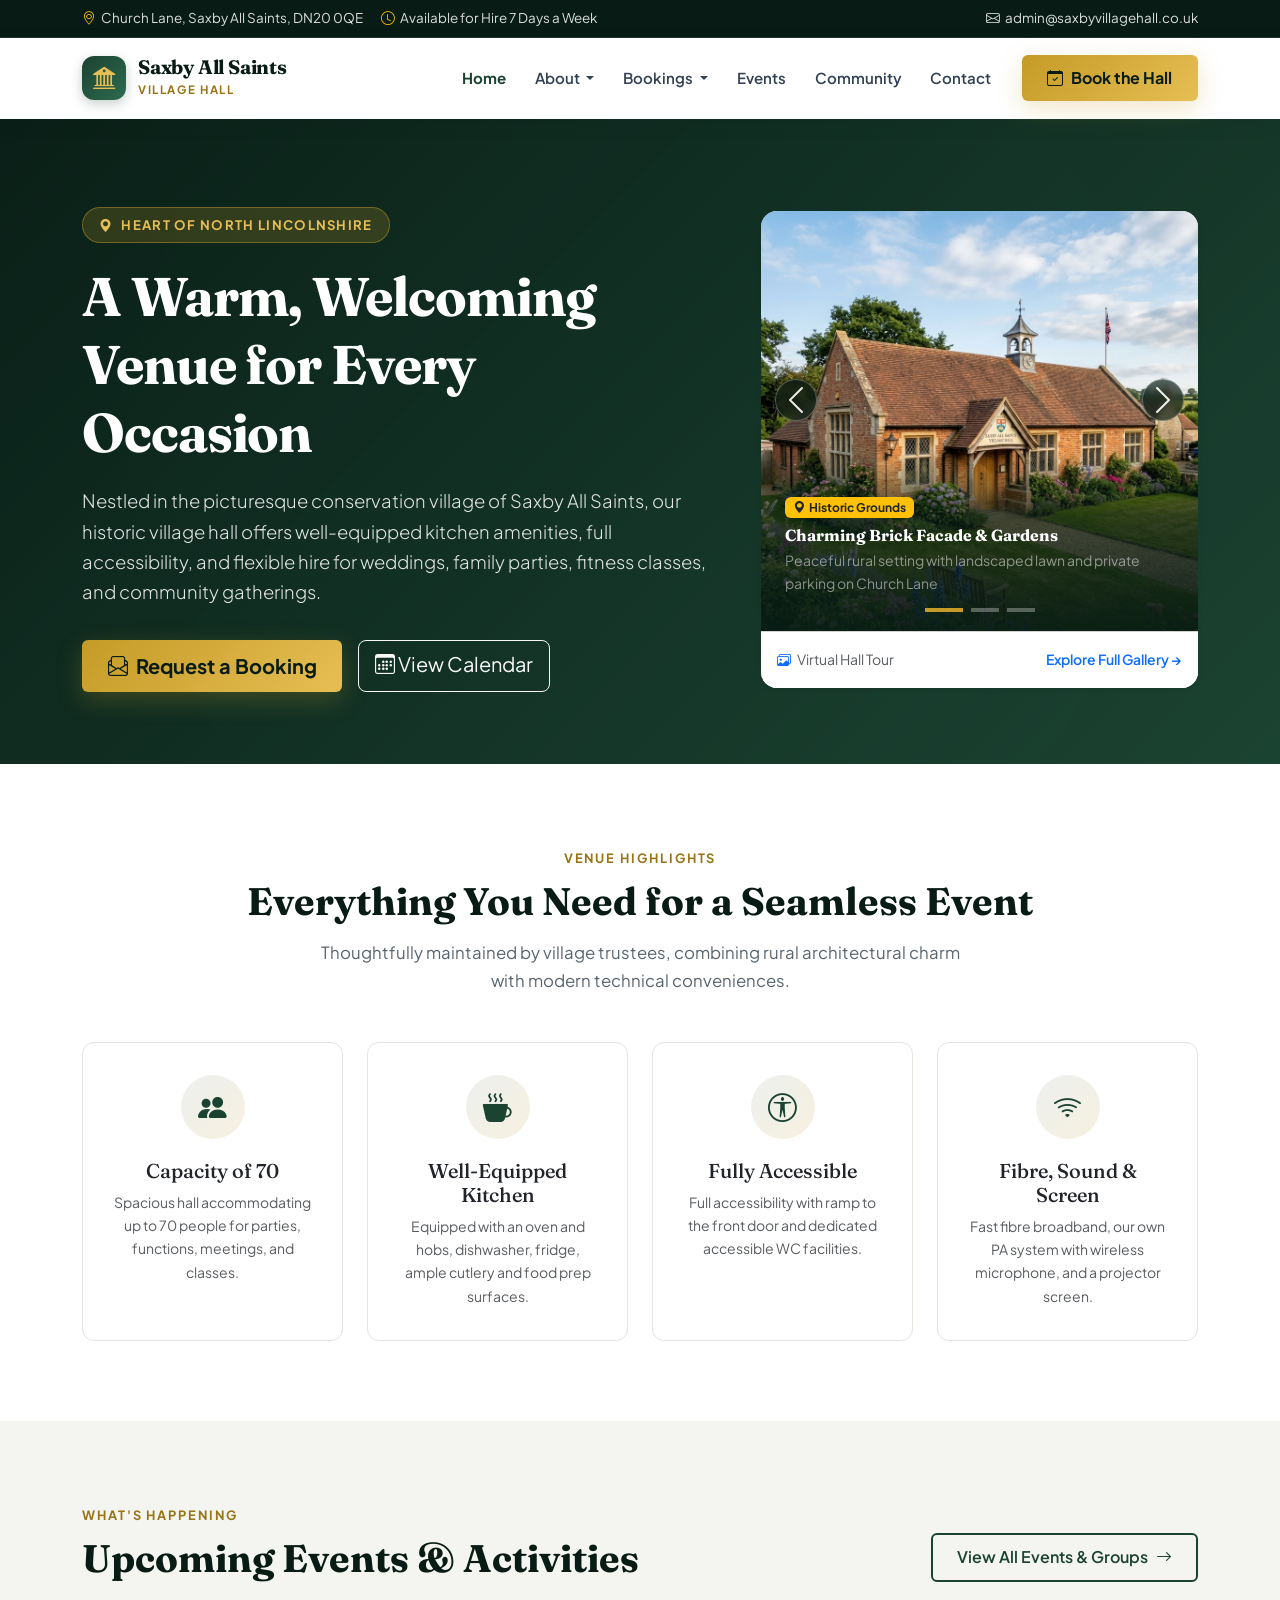
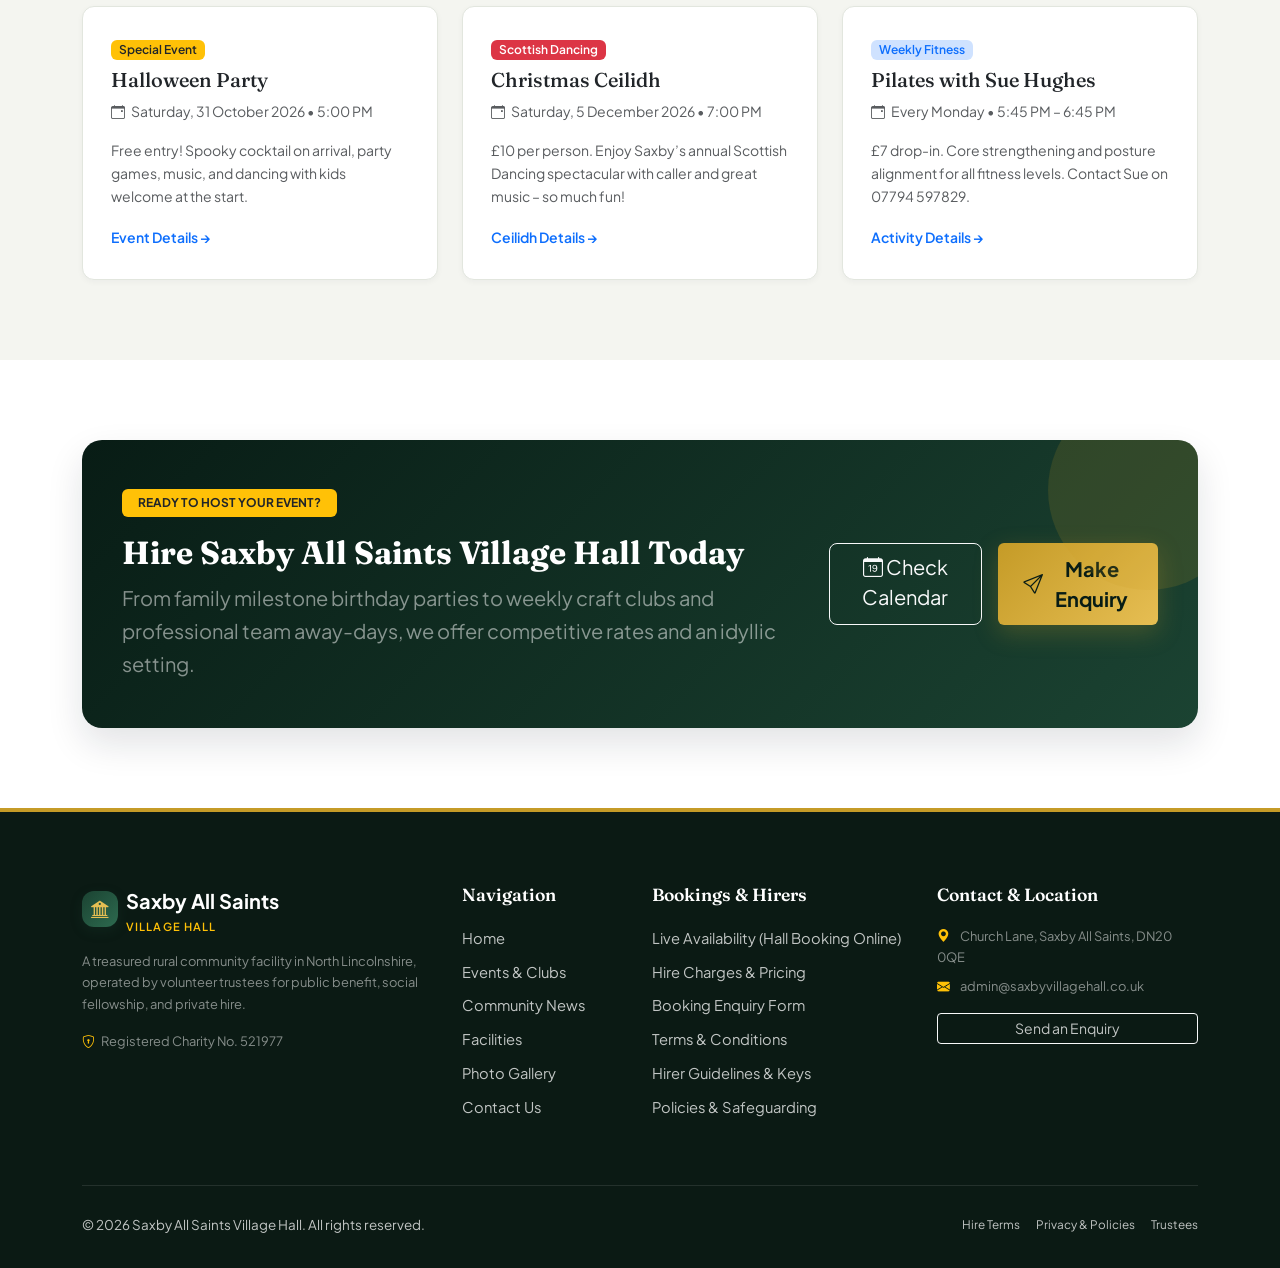
==== commit be4c0e28: "Add files via upload" ====
--- a/index.html
+++ b/index.html
@@ -127,7 +127,7 @@
         </div>
         <div class="col-lg-5">
           <!-- Hero Photo Carousel Card -->
-          <div class="card border-0 hero-carousel-card">
+          <div class="card border-0 hero-carousel-card shadow-sm rounded-4 overflow-hidden">
             
             <div id="villageHallHeroCarousel" class="carousel slide carousel-fade" data-bs-ride="carousel" data-bs-interval="4500">
               
@@ -135,7 +135,7 @@
               <div class="carousel-indicators">
                 <button type="button" data-bs-target="#villageHallHeroCarousel" data-bs-slide-to="0" class="active" aria-current="true" aria-label="Slide 1: Exterior &amp; Grounds"></button>
                 <button type="button" data-bs-target="#villageHallHeroCarousel" data-bs-slide-to="1" aria-label="Slide 2: Main Hall Interior"></button>
-                <button type="button" data-bs-target="#villageHallHeroCarousel" data-bs-slide-to="2" aria-label="Slide 3: Modern Kitchen"></button>
+                <button type="button" data-bs-target="#villageHallHeroCarousel" data-bs-slide-to="2" aria-label="Slide 3: Well-Equipped Kitchen"></button>
               </div>
 
               <!-- Carousel Inner Slides -->
@@ -155,7 +155,7 @@
 
                 <!-- Slide 2: Main Hall Interior -->
                 <div class="carousel-item" data-bs-interval="4500">
-                  <img src="assets/images/hero-interior.jpg" class="d-block w-100" alt="Saxby All Saints Village Hall Main Hall Interior" loading="lazy">
+                  <img src="assets/images/hero-interior.jpg" class="d-block w-100" alt="Saxby All Saints Village Hall Main Hall Interior" loading="eager">
                   <div class="carousel-caption">
                     <span class="badge bg-warning text-dark fw-bold mb-2">
                       <i class="bi bi-stars me-1"></i>Main Hall Interior
@@ -167,7 +167,7 @@
 
                 <!-- Slide 3: Kitchen & Amenities -->
                 <div class="carousel-item" data-bs-interval="4500">
-                  <img src="assets/images/hero-kitchen.jpg" class="d-block w-100" alt="Saxby All Saints Village Hall Kitchen" loading="lazy">
+                  <img src="assets/images/hero-kitchen.jpg" class="d-block w-100" alt="Saxby All Saints Village Hall Kitchen" loading="eager">
                   <div class="carousel-caption">
                     <span class="badge bg-warning text-dark fw-bold mb-2">
                       <i class="bi bi-cup-hot-fill me-1"></i>Kitchen Amenities
--- a/assets/css/style.css
+++ b/assets/css/style.css
@@ -820,3 +820,189 @@
     padding: 0.5rem;
   }
 }
+
+/* --- Hero Showcase Photo Carousel (#villageHallHeroCarousel) --- */
+.hero-carousel-card {
+  border-radius: var(--radius-lg);
+  overflow: hidden;
+  box-shadow: 0 20px 45px rgba(0, 0, 0, 0.35);
+  border: 1px solid rgba(255, 255, 255, 0.2);
+  background: var(--color-surface);
+}
+
+.hero-carousel-card .carousel-item {
+  position: relative;
+  height: 380px;
+  background-color: var(--color-primary-dark);
+}
+
+@media (min-width: 992px) {
+  .hero-carousel-card .carousel-item {
+    height: 420px;
+  }
+}
+
+.hero-carousel-card .carousel-item img {
+  width: 100%;
+  height: 100%;
+  object-fit: cover;
+  display: block;
+}
+
+.hero-carousel-card .carousel-caption {
+  position: absolute;
+  right: 0;
+  bottom: 0;
+  left: 0;
+  padding: 2.5rem 1.5rem 2.25rem;
+  background: linear-gradient(180deg, transparent 0%, rgba(8, 28, 21, 0.7) 35%, rgba(8, 28, 21, 0.95) 100%);
+  text-align: left;
+  pointer-events: none; /* Allows clicks to pass through to indicators and controls */
+}
+
+.hero-carousel-card .carousel-indicators {
+  position: absolute;
+  right: 0;
+  bottom: 0.6rem;
+  left: 0;
+  z-index: 10;
+  margin-bottom: 0;
+  gap: 8px;
+  pointer-events: auto;
+}
+
+.hero-carousel-card .carousel-indicators [data-bs-target] {
+  width: 28px;
+  height: 4px;
+  border-radius: 4px;
+  background-color: rgba(255, 255, 255, 0.6);
+  border: 0;
+  border-top: 10px solid transparent;
+  border-bottom: 10px solid transparent;
+  background-clip: padding-box;
+  box-sizing: content-box;
+  transition: all 0.3s ease;
+  margin: 0;
+  cursor: pointer;
+}
+
+.hero-carousel-card .carousel-indicators .active {
+  background-color: var(--color-accent);
+  width: 38px;
+}
+
+.hero-carousel-card .carousel-control-prev,
+.hero-carousel-card .carousel-control-next {
+  position: absolute;
+  width: 42px;
+  height: 42px;
+  top: 45%;
+  bottom: auto;
+  transform: translateY(-50%);
+  border-radius: 50%;
+  background: rgba(8, 28, 21, 0.75);
+  backdrop-filter: blur(4px);
+  border: 1px solid rgba(255, 255, 255, 0.3);
+  opacity: 0.9;
+  transition: all 0.2s ease;
+  z-index: 15;
+  display: flex;
+  align-items: center;
+  justify-content: center;
+  cursor: pointer;
+}
+
+.hero-carousel-card .carousel-control-prev {
+  left: 14px;
+}
+
+.hero-carousel-card .carousel-control-next {
+  right: 14px;
+}
+
+.hero-carousel-card .carousel-control-prev:hover,
+.hero-carousel-card .carousel-control-next:hover {
+  opacity: 1;
+  background: var(--color-primary-dark);
+  transform: translateY(-50%) scale(1.08);
+}
+
+/* --- Regular Event Poster Card Media --- */
+.event-card-media {
+  position: relative;
+  overflow: hidden;
+  height: 220px;
+  background-color: var(--color-surface-alt);
+  border-bottom: 1px solid var(--color-border);
+  cursor: pointer;
+}
+
+.event-poster-img {
+  width: 100%;
+  height: 100%;
+  object-fit: cover;
+  object-position: top center;
+  transition: transform 0.4s ease;
+  display: block;
+}
+
+.custom-card:hover .event-poster-img {
+  transform: scale(1.06);
+}
+
+.event-poster-overlay {
+  position: absolute;
+  inset: 0;
+  background: linear-gradient(180deg, rgba(8, 28, 21, 0.15) 0%, rgba(8, 28, 21, 0.8) 100%);
+  display: flex;
+  align-items: flex-end;
+  justify-content: space-between;
+  padding: 1rem 1.25rem;
+  opacity: 0;
+  transition: opacity 0.25s ease;
+  color: #ffffff;
+  z-index: 2;
+}
+
+.custom-card:hover .event-poster-overlay,
+.event-card-media:focus-within .event-poster-overlay {
+  opacity: 1;
+}
+
+.event-poster-zoom-btn {
+  background: rgba(255, 255, 255, 0.95);
+  color: var(--color-primary-dark);
+  border: none;
+  border-radius: var(--radius-sm);
+  padding: 0.35rem 0.75rem;
+  font-size: 0.75rem;
+  font-weight: 600;
+  box-shadow: 0 4px 12px rgba(0, 0, 0, 0.25);
+  display: inline-flex;
+  align-items: center;
+  gap: 0.35rem;
+  cursor: pointer;
+  transition: background-color 0.2s ease, transform 0.2s ease, color 0.2s ease;
+}
+
+.event-poster-zoom-btn:hover {
+  background: var(--color-accent);
+  color: #111827;
+  transform: translateY(-1px);
+}
+
+/* Vector Themed Fallback Media for groups without uploaded posters */
+.event-media-placeholder {
+  display: flex;
+  align-items: center;
+  justify-content: center;
+  cursor: default;
+}
+
+.event-media-placeholder.event-media-music {
+  background: linear-gradient(135deg, #1e293b 0%, #0f172a 100%);
+}
+
+.event-media-placeholder.event-media-fitness {
+  background: linear-gradient(135deg, #064e3b 0%, #022c22 100%);
+}
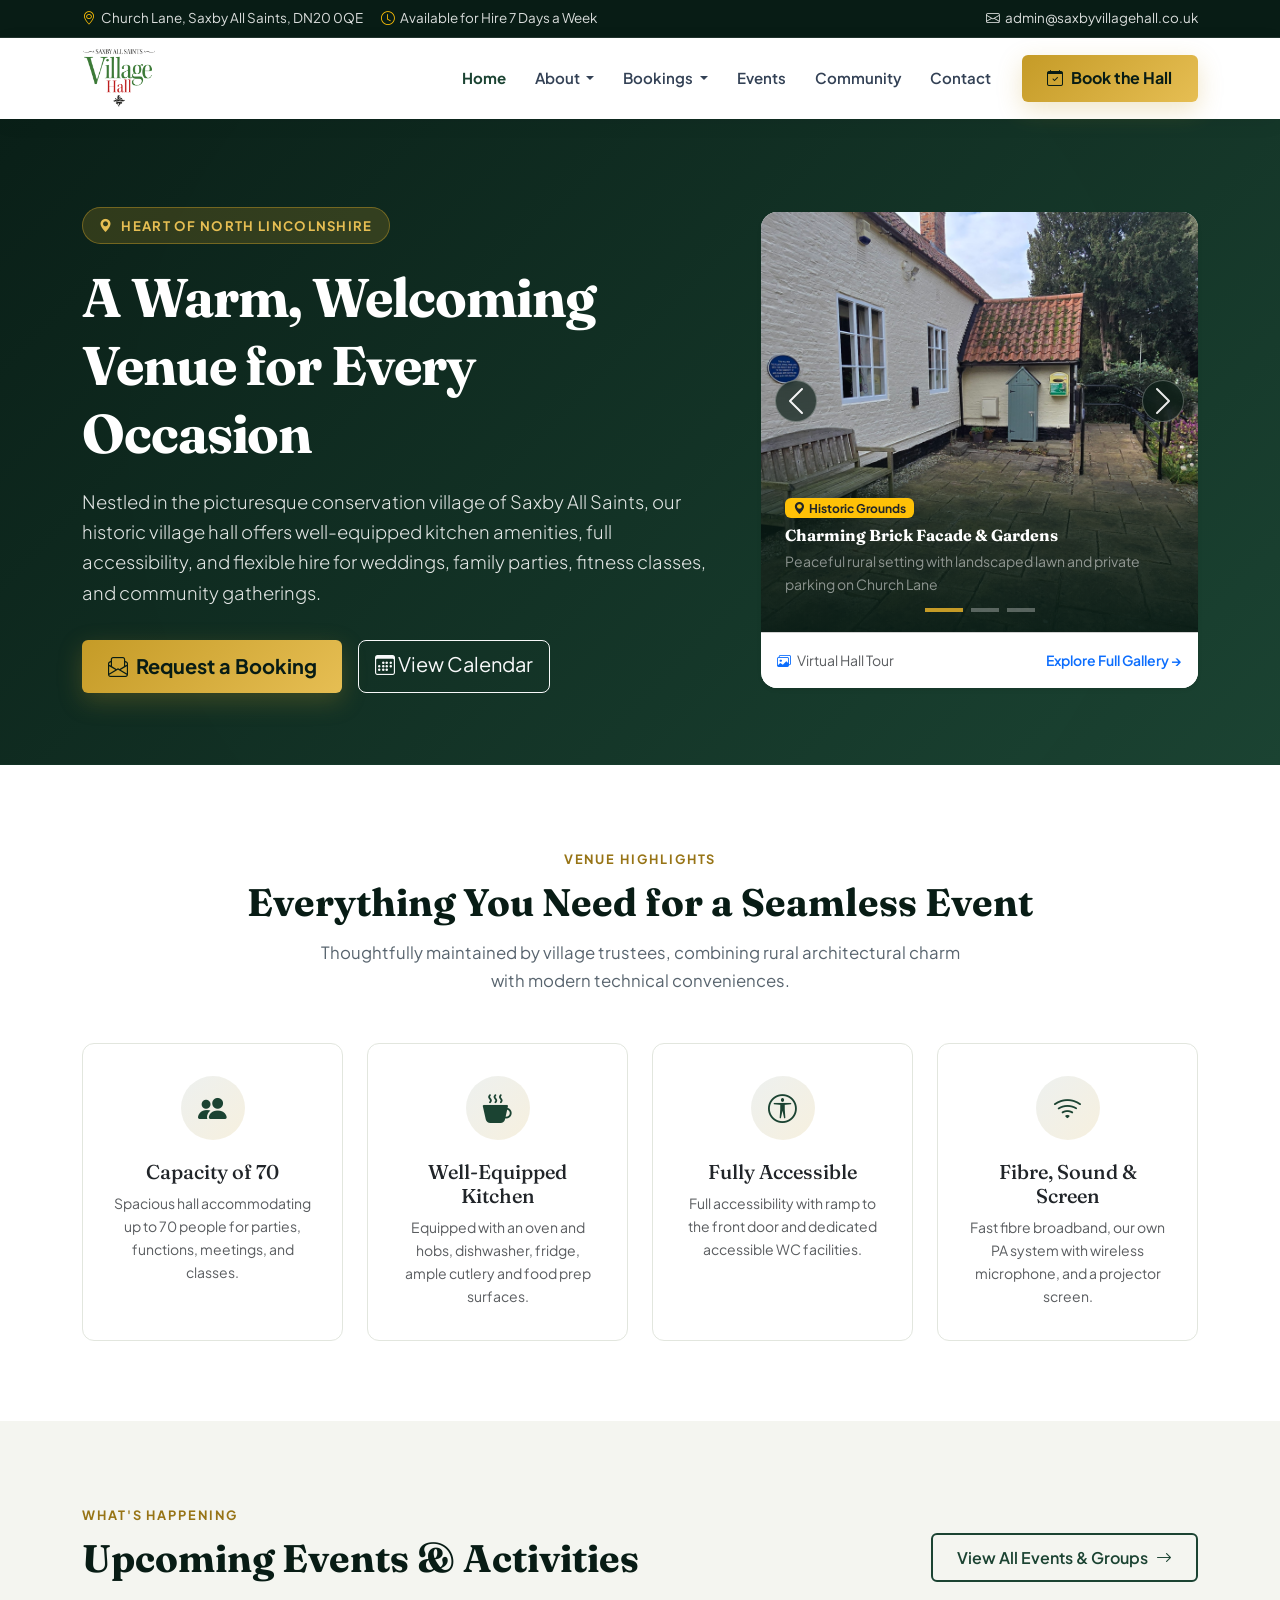
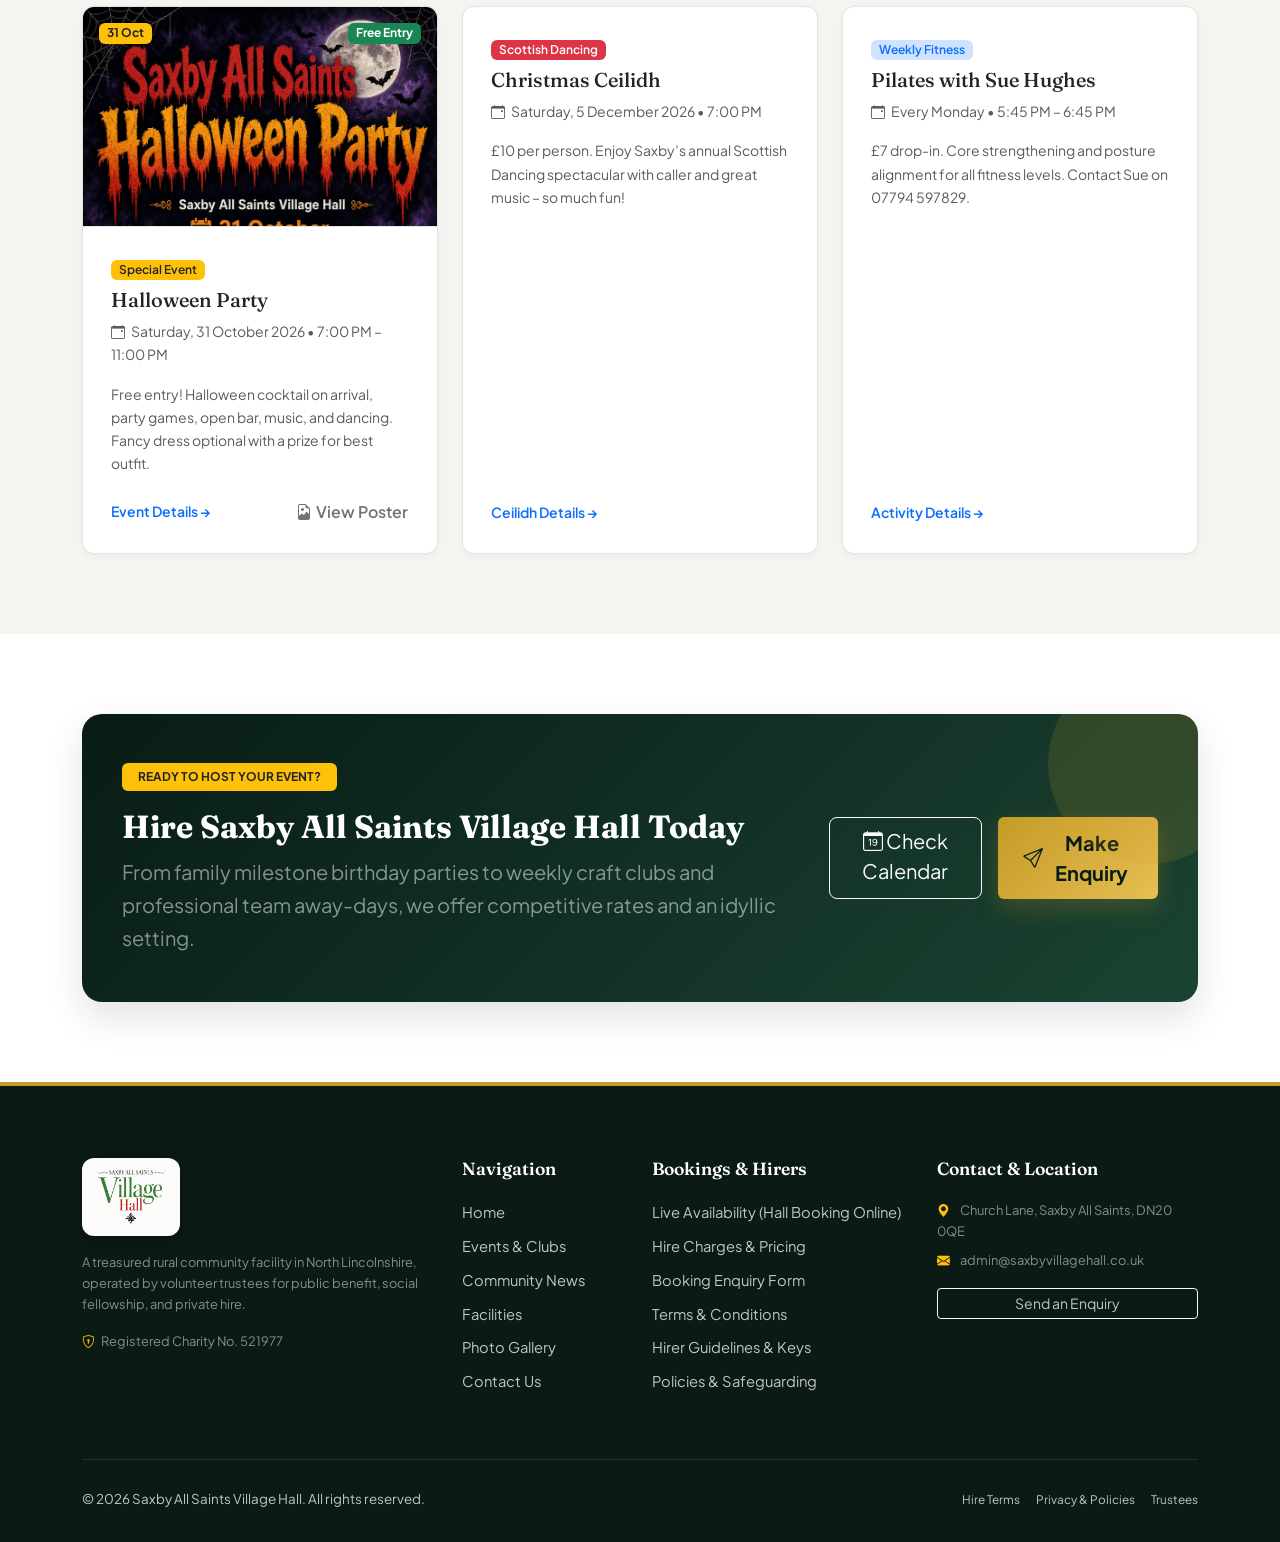
==== commit 306962ef: "Add files via upload" ====
--- a/index.html
+++ b/index.html
@@ -1,32 +1,38 @@
 <!DOCTYPE html>
 <html lang="en">
+
 <head>
   <meta charset="UTF-8">
   <meta name="viewport" content="width=device-width, initial-scale=1.0">
   <title>Saxby All Saints Village Hall | Community Hub in North Lincolnshire</title>
-  <meta name="description" content="Welcome to Saxby All Saints Village Hall in North Lincolnshire. The ideal venue for weddings, parties, community events, meetings, and classes. Check availability and hire rates.">
-  
+  <meta name="description"
+    content="Welcome to Saxby All Saints Village Hall in North Lincolnshire. The ideal venue for weddings, parties, community events, meetings, and classes. Check availability and hire rates.">
+
   <!-- Favicon -->
-  <link rel="icon" type="image/svg+xml" href="data:image/svg+xml,<svg xmlns='http://www.w3.org/2000/svg' viewBox='0 0 100 100'><text y='.9em' font-size='90'>🏛️</text></svg>">
+  <link rel="icon" type="image/png" href="assets/images/village-hall.png">
 
   <!-- Bootstrap 5 CSS & Icons CDN -->
-  <link href="https://cdn.jsdelivr.net/npm/bootstrap@5.3.3/dist/css/bootstrap.min.css" rel="stylesheet" integrity="sha384-QWTKZyjpPEjISv5WaRU9OFeRpok6YctnYmDr5pNlyT2bRjXh0JMhjY6hW+ALEwIH" crossorigin="anonymous">
+  <link href="https://cdn.jsdelivr.net/npm/bootstrap@5.3.3/dist/css/bootstrap.min.css" rel="stylesheet"
+    integrity="sha384-QWTKZyjpPEjISv5WaRU9OFeRpok6YctnYmDr5pNlyT2bRjXh0JMhjY6hW+ALEwIH" crossorigin="anonymous">
   <link rel="stylesheet" href="https://cdn.jsdelivr.net/npm/bootstrap-icons@1.11.3/font/bootstrap-icons.min.css">
-  
+
   <!-- Custom Stylesheet -->
   <link rel="stylesheet" href="assets/css/style.css">
 </head>
+
 <body>
 
   <!-- Top Utility Bar -->
   <div class="top-bar d-none d-md-block">
     <div class="container d-flex justify-content-between align-items-center">
       <div>
-        <span class="me-3"><i class="bi bi-geo-alt me-1 text-warning"></i> Church Lane, Saxby All Saints, DN20 0QE</span>
+        <span class="me-3"><i class="bi bi-geo-alt me-1 text-warning"></i> Church Lane, Saxby All Saints, DN20
+          0QE</span>
         <span><i class="bi bi-clock me-1 text-warning"></i> Available for Hire 7 Days a Week</span>
       </div>
       <div>
-        <a href="mailto:admin@saxbyvillagehall.co.uk"><i class="bi bi-envelope me-1"></i> admin@saxbyvillagehall.co.uk</a>
+        <a href="mailto:admin@saxbyvillagehall.co.uk"><i class="bi bi-envelope me-1"></i>
+          admin@saxbyvillagehall.co.uk</a>
       </div>
     </div>
   </div>
@@ -35,16 +41,11 @@
   <nav class="navbar navbar-expand-lg navbar-custom sticky-top" id="mainNavbar">
     <div class="container">
       <a class="navbar-brand navbar-brand-wrapper" href="index.html">
-        <div class="navbar-brand-icon">
-          <i class="bi bi-bank2"></i>
-        </div>
-        <div>
-          <div class="navbar-brand-title">Saxby All Saints</div>
-          <div class="navbar-brand-subtitle">Village Hall</div>
-        </div>
+        <img src="assets/images/village-hall.png" alt="Saxby All Saints Village Hall" class="navbar-brand-logo">
       </a>
 
-      <button class="navbar-toggler" type="button" data-bs-toggle="collapse" data-bs-target="#navbarMain" aria-controls="navbarMain" aria-expanded="false" aria-label="Toggle navigation">
+      <button class="navbar-toggler" type="button" data-bs-toggle="collapse" data-bs-target="#navbarMain"
+        aria-controls="navbarMain" aria-expanded="false" aria-label="Toggle navigation">
         <span class="navbar-toggler-icon"></span>
       </button>
 
@@ -56,30 +57,43 @@
 
           <!-- About Dropdown -->
           <li class="nav-item dropdown">
-            <a class="nav-link dropdown-toggle" href="#" id="aboutDropdown" role="button" data-bs-toggle="dropdown" aria-expanded="false">
+            <a class="nav-link dropdown-toggle" href="#" id="aboutDropdown" role="button" data-bs-toggle="dropdown"
+              aria-expanded="false">
               About
             </a>
             <ul class="dropdown-menu shadow" aria-labelledby="aboutDropdown">
-              <li><a class="dropdown-item" href="about.html"><i class="bi bi-info-circle"></i> Village Hall History &amp; Overview</a></li>
-              <li><a class="dropdown-item" href="facilities.html"><i class="bi bi-building-gear"></i> Facilities &amp; Specifications</a></li>
-              <li><a class="dropdown-item" href="management.html"><i class="bi bi-people"></i> Committee &amp; Trustees</a></li>
+              <li><a class="dropdown-item" href="about.html"><i class="bi bi-info-circle"></i> Village Hall History
+                  &amp; Overview</a></li>
+              <li><a class="dropdown-item" href="facilities.html"><i class="bi bi-building-gear"></i> Facilities &amp;
+                  Specifications</a></li>
+              <li><a class="dropdown-item" href="management.html"><i class="bi bi-people"></i> Committee &amp;
+                  Trustees</a></li>
               <li><a class="dropdown-item" href="gallery.html"><i class="bi bi-images"></i> Photo Gallery</a></li>
-              <li><a class="dropdown-item" href="policies.html"><i class="bi bi-shield-check"></i> Policies &amp; Governance</a></li>
+              <li><a class="dropdown-item" href="policies.html"><i class="bi bi-shield-check"></i> Policies &amp;
+                  Governance</a></li>
             </ul>
           </li>
 
           <!-- Bookings Dropdown -->
           <li class="nav-item dropdown">
-            <a class="nav-link dropdown-toggle" href="#" id="bookingsDropdown" role="button" data-bs-toggle="dropdown" aria-expanded="false">
+            <a class="nav-link dropdown-toggle" href="#" id="bookingsDropdown" role="button" data-bs-toggle="dropdown"
+              aria-expanded="false">
               Bookings
             </a>
             <ul class="dropdown-menu shadow" aria-labelledby="bookingsDropdown">
-              <li><a class="dropdown-item" href="calendar.html"><i class="bi bi-calendar3"></i> Live Calendar &amp; Availability</a></li>
-              <li><a class="dropdown-item" href="charges.html"><i class="bi bi-tag"></i> Hire Charges &amp; Rates</a></li>
-              <li><a class="dropdown-item" href="enquiries.html"><i class="bi bi-pencil-square"></i> Booking Enquiry Form</a></li>
-              <li><hr class="dropdown-divider"></li>
-              <li><a class="dropdown-item" href="terms.html"><i class="bi bi-file-text"></i> Terms &amp; Conditions</a></li>
-              <li><a class="dropdown-item" href="instructions.html"><i class="bi bi-card-checklist"></i> Hirer Instructions</a></li>
+              <li><a class="dropdown-item" href="calendar.html"><i class="bi bi-calendar3"></i> Live Calendar &amp;
+                  Availability</a></li>
+              <li><a class="dropdown-item" href="charges.html"><i class="bi bi-tag"></i> Hire Charges &amp; Rates</a>
+              </li>
+              <li><a class="dropdown-item" href="enquiries.html"><i class="bi bi-pencil-square"></i> Booking Enquiry
+                  Form</a></li>
+              <li>
+                <hr class="dropdown-divider">
+              </li>
+              <li><a class="dropdown-item" href="terms.html"><i class="bi bi-file-text"></i> Terms &amp; Conditions</a>
+              </li>
+              <li><a class="dropdown-item" href="instructions.html"><i class="bi bi-card-checklist"></i> Hirer
+                  Instructions</a></li>
             </ul>
           </li>
 
@@ -114,7 +128,9 @@
           </div>
           <h1 class="hero-title">A Warm, Welcoming Venue for Every Occasion</h1>
           <p class="hero-lead">
-            Nestled in the picturesque conservation village of Saxby All Saints, our historic village hall offers well-equipped kitchen amenities, full accessibility, and flexible hire for weddings, family parties, fitness classes, and community gatherings.
+            Nestled in the picturesque conservation village of Saxby All Saints, our historic village hall offers
+            well-equipped kitchen amenities, full accessibility, and flexible hire for weddings, family parties, fitness
+            classes, and community gatherings.
           </p>
           <div class="d-flex flex-wrap gap-3 justify-content-center justify-content-lg-start">
             <a href="enquiries.html" class="btn btn-accent-custom btn-lg">
@@ -128,63 +144,75 @@
         <div class="col-lg-5">
           <!-- Hero Photo Carousel Card -->
           <div class="card border-0 hero-carousel-card shadow-sm rounded-4 overflow-hidden">
-            
-            <div id="villageHallHeroCarousel" class="carousel slide carousel-fade" data-bs-ride="carousel" data-bs-interval="4500">
-              
+
+            <div id="villageHallHeroCarousel" class="carousel slide carousel-fade" data-bs-ride="carousel"
+              data-bs-interval="4500">
+
               <!-- Carousel Indicators -->
               <div class="carousel-indicators">
-                <button type="button" data-bs-target="#villageHallHeroCarousel" data-bs-slide-to="0" class="active" aria-current="true" aria-label="Slide 1: Exterior &amp; Grounds"></button>
-                <button type="button" data-bs-target="#villageHallHeroCarousel" data-bs-slide-to="1" aria-label="Slide 2: Main Hall Interior"></button>
-                <button type="button" data-bs-target="#villageHallHeroCarousel" data-bs-slide-to="2" aria-label="Slide 3: Well-Equipped Kitchen"></button>
+                <button type="button" data-bs-target="#villageHallHeroCarousel" data-bs-slide-to="0" class="active"
+                  aria-current="true" aria-label="Slide 1: Exterior &amp; Grounds"></button>
+                <button type="button" data-bs-target="#villageHallHeroCarousel" data-bs-slide-to="1"
+                  aria-label="Slide 2: Main Hall Interior"></button>
+                <button type="button" data-bs-target="#villageHallHeroCarousel" data-bs-slide-to="2"
+                  aria-label="Slide 3: Well-Equipped Kitchen"></button>
               </div>
 
               <!-- Carousel Inner Slides -->
               <div class="carousel-inner">
-                
+
                 <!-- Slide 1: Exterior Gardens -->
                 <div class="carousel-item active" data-bs-interval="4500">
-                  <img src="assets/images/hero-exterior.jpg" class="d-block w-100" alt="Saxby All Saints Village Hall Exterior &amp; Grounds" loading="eager">
+                  <img src="assets/images/hero-exterior.jpg" class="d-block w-100"
+                    alt="Saxby All Saints Village Hall Exterior &amp; Grounds" loading="eager">
                   <div class="carousel-caption">
                     <span class="badge bg-warning text-dark fw-bold mb-2">
                       <i class="bi bi-geo-alt-fill me-1"></i>Historic Grounds
                     </span>
                     <h5 class="h6 fw-bold mb-1 text-white">Charming Brick Facade &amp; Gardens</h5>
-                    <p class="small text-white-50 mb-0">Peaceful rural setting with landscaped lawn and private parking on Church Lane</p>
+                    <p class="small text-white-50 mb-0">Peaceful rural setting with landscaped lawn and private parking
+                      on Church Lane</p>
                   </div>
                 </div>
 
                 <!-- Slide 2: Main Hall Interior -->
                 <div class="carousel-item" data-bs-interval="4500">
-                  <img src="assets/images/hero-interior.jpg" class="d-block w-100" alt="Saxby All Saints Village Hall Main Hall Interior" loading="eager">
+                  <img src="assets/images/hero-interior.jpg" class="d-block w-100"
+                    alt="Saxby All Saints Village Hall Main Hall Interior" loading="eager">
                   <div class="carousel-caption">
                     <span class="badge bg-warning text-dark fw-bold mb-2">
                       <i class="bi bi-stars me-1"></i>Main Hall Interior
                     </span>
                     <h5 class="h6 fw-bold mb-1 text-white">Spacious Function &amp; Party Space</h5>
-                    <p class="small text-white-50 mb-0">High exposed timber beams, sprung oak dance floor, and seating for up to 70 guests</p>
+                    <p class="small text-white-50 mb-0">High exposed timber beams, sprung oak dance floor, and seating
+                      for up to 70 guests</p>
                   </div>
                 </div>
 
                 <!-- Slide 3: Kitchen & Amenities -->
                 <div class="carousel-item" data-bs-interval="4500">
-                  <img src="assets/images/hero-kitchen.jpg" class="d-block w-100" alt="Saxby All Saints Village Hall Kitchen" loading="eager">
+                  <img src="assets/images/hero-kitchen.jpg" class="d-block w-100"
+                    alt="Saxby All Saints Village Hall Kitchen" loading="eager">
                   <div class="carousel-caption">
                     <span class="badge bg-warning text-dark fw-bold mb-2">
                       <i class="bi bi-cup-hot-fill me-1"></i>Kitchen Amenities
                     </span>
                     <h5 class="h6 fw-bold mb-1 text-white">Well-Equipped Kitchen</h5>
-                    <p class="small text-white-50 mb-0">Equipped with an oven and hobs, dishwasher, fridge, ample cutlery and food prep surfaces</p>
+                    <p class="small text-white-50 mb-0">Equipped with an oven and hobs, dishwasher, fridge, ample
+                      cutlery and food prep surfaces</p>
                   </div>
                 </div>
 
               </div>
 
               <!-- Carousel Navigation Controls -->
-              <button class="carousel-control-prev" type="button" data-bs-target="#villageHallHeroCarousel" data-bs-slide="prev" aria-label="Previous Photo">
+              <button class="carousel-control-prev" type="button" data-bs-target="#villageHallHeroCarousel"
+                data-bs-slide="prev" aria-label="Previous Photo">
                 <span class="carousel-control-prev-icon" aria-hidden="true"></span>
                 <span class="visually-hidden">Previous</span>
               </button>
-              <button class="carousel-control-next" type="button" data-bs-target="#villageHallHeroCarousel" data-bs-slide="next" aria-label="Next Photo">
+              <button class="carousel-control-next" type="button" data-bs-target="#villageHallHeroCarousel"
+                data-bs-slide="next" aria-label="Next Photo">
                 <span class="carousel-control-next-icon" aria-hidden="true"></span>
                 <span class="visually-hidden">Next</span>
               </button>
@@ -213,7 +241,8 @@
       <div class="text-center section-title-wrap">
         <span class="section-subtitle">Venue Highlights</span>
         <h2 class="section-title">Everything You Need for a Seamless Event</h2>
-        <p class="section-lead mx-auto">Thoughtfully maintained by village trustees, combining rural architectural charm with modern technical conveniences.</p>
+        <p class="section-lead mx-auto">Thoughtfully maintained by village trustees, combining rural architectural charm
+          with modern technical conveniences.</p>
       </div>
 
       <div class="row g-4">
@@ -221,7 +250,8 @@
           <div class="feature-box">
             <div class="icon"><i class="bi bi-people-fill"></i></div>
             <h4 class="h5">Capacity of 70</h4>
-            <p class="text-muted small mb-0">Spacious hall accommodating up to 70 people for parties, functions, meetings, and classes.</p>
+            <p class="text-muted small mb-0">Spacious hall accommodating up to 70 people for parties, functions,
+              meetings, and classes.</p>
           </div>
         </div>
 
@@ -229,7 +259,8 @@
           <div class="feature-box">
             <div class="icon"><i class="bi bi-cup-hot-fill"></i></div>
             <h4 class="h5">Well-Equipped Kitchen</h4>
-            <p class="text-muted small mb-0">Equipped with an oven and hobs, dishwasher, fridge, ample cutlery and food prep surfaces.</p>
+            <p class="text-muted small mb-0">Equipped with an oven and hobs, dishwasher, fridge, ample cutlery and food
+              prep surfaces.</p>
           </div>
         </div>
 
@@ -237,7 +268,8 @@
           <div class="feature-box">
             <div class="icon"><i class="bi bi-universal-access-circle"></i></div>
             <h4 class="h5">Fully Accessible</h4>
-            <p class="text-muted small mb-0">Full accessibility with ramp to the front door and dedicated accessible WC facilities.</p>
+            <p class="text-muted small mb-0">Full accessibility with ramp to the front door and dedicated accessible WC
+              facilities.</p>
           </div>
         </div>
 
@@ -245,7 +277,8 @@
           <div class="feature-box">
             <div class="icon"><i class="bi bi-wifi"></i></div>
             <h4 class="h5">Fibre, Sound &amp; Screen</h4>
-            <p class="text-muted small mb-0">Fast fibre broadband, our own PA system with wireless microphone, and a projector screen.</p>
+            <p class="text-muted small mb-0">Fast fibre broadband, our own PA system with wireless microphone, and a
+              projector screen.</p>
           </div>
         </div>
       </div>
@@ -261,7 +294,8 @@
           <h2 class="section-title mb-0">Upcoming Events &amp; Activities</h2>
         </div>
         <div class="mt-3 mt-md-0">
-          <a href="events.html" class="btn btn-outline-custom">View All Events &amp; Groups <i class="bi bi-arrow-right"></i></a>
+          <a href="events.html" class="btn btn-outline-custom">View All Events &amp; Groups <i
+              class="bi bi-arrow-right"></i></a>
         </div>
       </div>
 
@@ -269,12 +303,39 @@
         <!-- Event Card 1 -->
         <div class="col-md-4">
           <div class="custom-card">
-            <div class="card-body">
-              <span class="badge bg-warning text-dark mb-2 fw-semibold">Special Event</span>
+            <div class="event-card-media" role="button" data-bs-toggle="modal" data-bs-target="#posterModal"
+              data-poster-src="assets/images/halloweenparty.jpg" data-poster-title="Saxby All Saints Halloween Party">
+              <img src="assets/images/halloweenparty.jpg" class="event-poster-img"
+                alt="Saxby All Saints Halloween Party Poster" loading="lazy">
+              <span class="badge bg-warning text-dark position-absolute top-0 start-0 m-3 shadow-sm fw-bold">31
+                Oct</span>
+              <span class="badge bg-success position-absolute top-0 end-0 m-3 shadow-sm fw-bold">Free Entry</span>
+              <div class="event-poster-overlay">
+                <span class="small text-white"><i class="bi bi-cup-straw me-1 text-warning"></i>Cocktail &amp; Bar
+                  Open</span>
+                <button type="button" class="event-poster-zoom-btn" tabindex="-1">
+                  <i class="bi bi-zoom-in"></i> View Poster
+                </button>
+              </div>
+            </div>
+            <div class="card-body d-flex flex-column">
+              <div>
+                <span class="badge bg-warning text-dark mb-2 fw-semibold">Special Event</span>
+              </div>
               <h4 class="h5 mb-2">Halloween Party</h4>
-              <p class="text-muted small mb-3"><i class="bi bi-calendar-event me-1"></i> Saturday, 31 October 2026 • 5:00 PM</p>
-              <p class="text-muted small">Free entry! Spooky cocktail on arrival, party games, music, and dancing with kids welcome at the start.</p>
-              <a href="events.html#special-events" class="fw-semibold text-primary small">Event Details &rarr;</a>
+              <p class="text-muted small mb-3"><i class="bi bi-calendar-event me-1"></i> Saturday, 31 October 2026
+                &bull; 7:00 PM &ndash; 11:00 PM</p>
+              <p class="text-muted small flex-grow-1">Free entry! Halloween cocktail on arrival, party games, open bar,
+                music, and dancing. Fancy dress optional with a prize for best outfit.</p>
+              <div class="d-flex justify-content-between align-items-center mt-auto pt-2">
+                <a href="events.html#special-events" class="fw-semibold text-primary small">Event Details &rarr;</a>
+                <button type="button" class="btn btn-link p-0 text-decoration-none small fw-semibold text-secondary"
+                  data-bs-toggle="modal" data-bs-target="#posterModal"
+                  data-poster-src="assets/images/halloweenparty.jpg"
+                  data-poster-title="Saxby All Saints Halloween Party">
+                  <i class="bi bi-file-earmark-image me-1"></i>View Poster
+                </button>
+              </div>
             </div>
           </div>
         </div>
@@ -282,12 +343,18 @@
         <!-- Event Card 2 -->
         <div class="col-md-4">
           <div class="custom-card">
-            <div class="card-body">
-              <span class="badge bg-danger text-white mb-2 fw-semibold">Scottish Dancing</span>
+            <div class="card-body d-flex flex-column">
+              <div>
+                <span class="badge bg-danger text-white mb-2 fw-semibold">Scottish Dancing</span>
+              </div>
               <h4 class="h5 mb-2">Christmas Ceilidh</h4>
-              <p class="text-muted small mb-3"><i class="bi bi-calendar-event me-1"></i> Saturday, 5 December 2026 • 7:00 PM</p>
-              <p class="text-muted small">£10 per person. Enjoy Saxby’s annual Scottish Dancing spectacular with caller and great music &ndash; so much fun!</p>
-              <a href="events.html#special-events" class="fw-semibold text-primary small">Ceilidh Details &rarr;</a>
+              <p class="text-muted small mb-3"><i class="bi bi-calendar-event me-1"></i> Saturday, 5 December 2026
+                &bull; 7:00 PM</p>
+              <p class="text-muted small flex-grow-1">&pound;10 per person. Enjoy Saxby’s annual Scottish Dancing
+                spectacular with caller and great music &ndash; so much fun!</p>
+              <div class="mt-auto pt-2">
+                <a href="events.html#special-events" class="fw-semibold text-primary small">Ceilidh Details &rarr;</a>
+              </div>
             </div>
           </div>
         </div>
@@ -295,12 +362,19 @@
         <!-- Event Card 3 -->
         <div class="col-md-4">
           <div class="custom-card">
-            <div class="card-body">
-              <span class="badge bg-primary-subtle text-primary mb-2 fw-semibold">Weekly Fitness</span>
+            <div class="card-body d-flex flex-column">
+              <div>
+                <span class="badge bg-primary-subtle text-primary mb-2 fw-semibold">Weekly Fitness</span>
+              </div>
               <h4 class="h5 mb-2">Pilates with Sue Hughes</h4>
-              <p class="text-muted small mb-3"><i class="bi bi-calendar-event me-1"></i> Every Monday • 5:45 PM &ndash; 6:45 PM</p>
-              <p class="text-muted small">£7 drop-in. Core strengthening and posture alignment for all fitness levels. Contact Sue on 07794 597829.</p>
-              <a href="events.html#regular-activities" class="fw-semibold text-primary small">Activity Details &rarr;</a>
+              <p class="text-muted small mb-3"><i class="bi bi-calendar-event me-1"></i> Every Monday &bull; 5:45 PM
+                &ndash; 6:45 PM</p>
+              <p class="text-muted small flex-grow-1">&pound;7 drop-in. Core strengthening and posture alignment for all
+                fitness levels. Contact Sue on 07794 597829.</p>
+              <div class="mt-auto pt-2">
+                <a href="events.html#regular-activities" class="fw-semibold text-primary small">Activity Details
+                  &rarr;</a>
+              </div>
             </div>
           </div>
         </div>
@@ -314,10 +388,12 @@
       <div class="callout-ribbon">
         <div class="row align-items-center g-4">
           <div class="col-lg-8">
-            <span class="badge bg-warning text-dark px-3 py-2 text-uppercase mb-3 fw-bold">Ready to Host Your Event?</span>
+            <span class="badge bg-warning text-dark px-3 py-2 text-uppercase mb-3 fw-bold">Ready to Host Your
+              Event?</span>
             <h2 class="text-white mb-2">Hire Saxby All Saints Village Hall Today</h2>
             <p class="text-white-50 mb-0 fs-5">
-              From family milestone birthday parties to weekly craft clubs and professional team away-days, we offer competitive rates and an idyllic setting.
+              From family milestone birthday parties to weekly craft clubs and professional team away-days, we offer
+              competitive rates and an idyllic setting.
             </p>
           </div>
           <div class="col-lg-4 text-lg-end">
@@ -335,22 +411,46 @@
     </div>
   </section>
 
+  <!-- Event Poster Lightbox Modal -->
+  <div class="modal fade" id="posterModal" tabindex="-1" aria-labelledby="posterModalLabel" aria-hidden="true">
+    <div class="modal-dialog modal-dialog-centered modal-lg">
+      <div class="modal-content border-0 shadow-lg overflow-hidden">
+        <div class="modal-header bg-dark text-white border-0 py-3">
+          <h5 class="modal-title h6 mb-0" id="posterModalLabel">
+            <i class="bi bi-file-earmark-image text-warning me-2"></i>Event Poster
+          </h5>
+          <button type="button" class="btn-close btn-close-white" data-bs-dismiss="modal" aria-label="Close"></button>
+        </div>
+        <div class="modal-body p-2 p-md-3 bg-light text-center">
+          <img id="posterModalImg" src="assets/images/halloweenparty.jpg" alt="Event Poster"
+            class="img-fluid rounded shadow-sm" style="max-height: 80vh; width: auto; object-fit: contain;">
+        </div>
+        <div class="modal-footer bg-white border-0 py-2 d-flex justify-content-between align-items-center">
+          <span id="posterModalCaption" class="small text-muted fw-semibold">Saxby All Saints Village Hall &bull; Event
+            Poster</span>
+          <div class="d-flex gap-2">
+            <a id="posterModalDownload" href="assets/images/halloweenparty.jpg" target="_blank"
+              rel="noopener noreferrer" class="btn btn-sm btn-outline-primary">
+              <i class="bi bi-box-arrow-up-right me-1"></i>Open Full Size
+            </a>
+            <button type="button" class="btn btn-sm btn-secondary" data-bs-dismiss="modal">Close</button>
+          </div>
+        </div>
+      </div>
+    </div>
+  </div>
+
   <!-- Footer -->
   <footer class="footer-custom">
     <div class="container">
       <div class="row g-4">
         <div class="col-lg-4">
-          <div class="d-flex align-items-center gap-2 mb-3">
-            <div class="navbar-brand-icon" style="width: 36px; height: 36px; font-size: 1.1rem;">
-              <i class="bi bi-bank2"></i>
-            </div>
-            <div>
-              <div class="fw-bold text-white fs-5">Saxby All Saints</div>
-              <div class="text-warning small text-uppercase fw-semibold" style="letter-spacing: 0.1em; font-size: 0.7rem;">Village Hall</div>
-            </div>
-          </div>
+          <a href="index.html" class="footer-brand-logo-wrap mb-3" aria-label="Saxby All Saints Village Hall Home">
+            <img src="assets/images/village-hall.png" alt="Saxby All Saints Village Hall" class="footer-brand-logo" loading="lazy">
+          </a>
           <p class="small text-white-50 mb-3">
-            A treasured rural community facility in North Lincolnshire, operated by volunteer trustees for public benefit, social fellowship, and private hire.
+            A treasured rural community facility in North Lincolnshire, operated by volunteer trustees for public
+            benefit, social fellowship, and private hire.
           </p>
           <div class="small text-white-50">
             <i class="bi bi-shield-lock me-1 text-warning"></i> Registered Charity No. 521977
@@ -407,8 +507,11 @@
   </footer>
 
   <!-- Bootstrap 5 Bundle JS -->
-  <script src="https://cdn.jsdelivr.net/npm/bootstrap@5.3.3/dist/js/bootstrap.bundle.min.js" integrity="sha384-YvpcrYf0tY3lHB60NNkmXc5s9fDVZLESaAA55NDzOxhy9GkcIdslK1eN7N6jIeHz" crossorigin="anonymous"></script>
+  <script src="https://cdn.jsdelivr.net/npm/bootstrap@5.3.3/dist/js/bootstrap.bundle.min.js"
+    integrity="sha384-YvpcrYf0tY3lHB60NNkmXc5s9fDVZLESaAA55NDzOxhy9GkcIdslK1eN7N6jIeHz"
+    crossorigin="anonymous"></script>
   <!-- Main Custom JS -->
   <script src="assets/js/main.js"></script>
 </body>
-</html>
+
+</html>
--- a/assets/css/style.css
+++ b/assets/css/style.css
@@ -110,20 +110,44 @@
 .navbar-custom {
   background-color: var(--color-surface);
   box-shadow: 0 4px 20px rgba(0, 0, 0, 0.05);
-  padding: 0.85rem 0;
+  padding: 0.55rem 0;
   transition: padding var(--transition-fast), box-shadow var(--transition-fast);
   z-index: 1030;
 }
 
 .navbar-custom.navbar-scrolled {
-  padding: 0.55rem 0;
+  padding: 0.4rem 0;
   box-shadow: 0 6px 24px rgba(0, 0, 0, 0.1);
 }
 
 .navbar-brand-wrapper {
-  display: flex;
+  display: inline-flex;
   align-items: center;
   gap: 0.75rem;
+  padding-top: 0;
+  padding-bottom: 0;
+}
+
+.navbar-brand-logo {
+  height: 64px;
+  width: auto;
+  display: block;
+  object-fit: contain;
+  transition: height var(--transition-fast), transform var(--transition-fast);
+}
+
+.navbar-custom.navbar-scrolled .navbar-brand-logo {
+  height: 52px;
+}
+
+.navbar-brand-wrapper:hover .navbar-brand-logo {
+  transform: scale(1.03);
+}
+
+@media (max-width: 575.98px) {
+  .navbar-brand-logo {
+    height: 54px;
+  }
 }
 
 .navbar-brand-icon {
@@ -739,6 +763,29 @@
   padding: 4.5rem 0 2rem;
   font-size: 0.92rem;
   border-top: 4px solid var(--color-accent);
+}
+
+.footer-brand-logo-wrap {
+  display: inline-flex;
+  align-items: center;
+  justify-content: center;
+  background-color: var(--color-bg-light);
+  padding: 0.55rem 0.9rem;
+  border-radius: var(--radius-md);
+  box-shadow: 0 4px 14px rgba(0, 0, 0, 0.3);
+  transition: transform var(--transition-fast), box-shadow var(--transition-fast);
+}
+
+.footer-brand-logo-wrap:hover {
+  transform: translateY(-2px);
+  box-shadow: 0 6px 18px rgba(0, 0, 0, 0.4);
+}
+
+.footer-brand-logo {
+  height: 60px;
+  width: auto;
+  display: block;
+  object-fit: contain;
 }
 
 .footer-custom h5 {
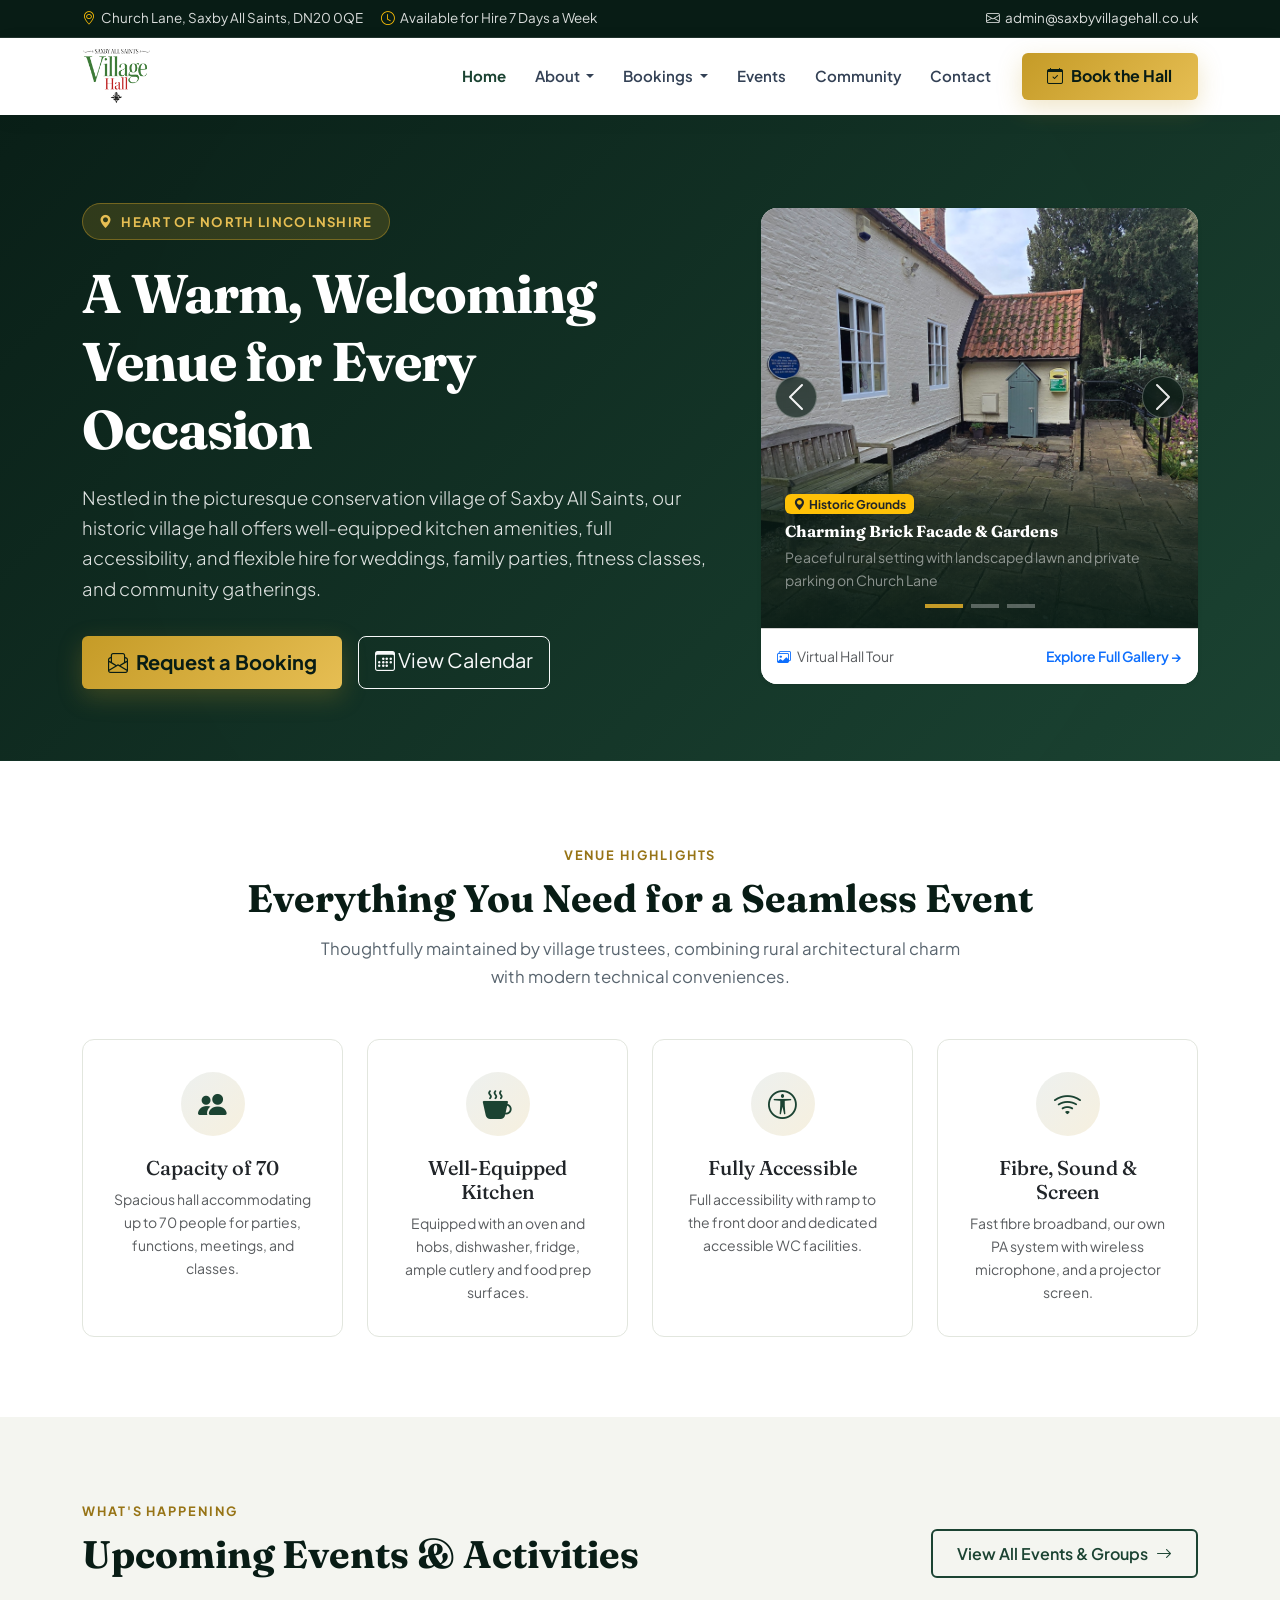
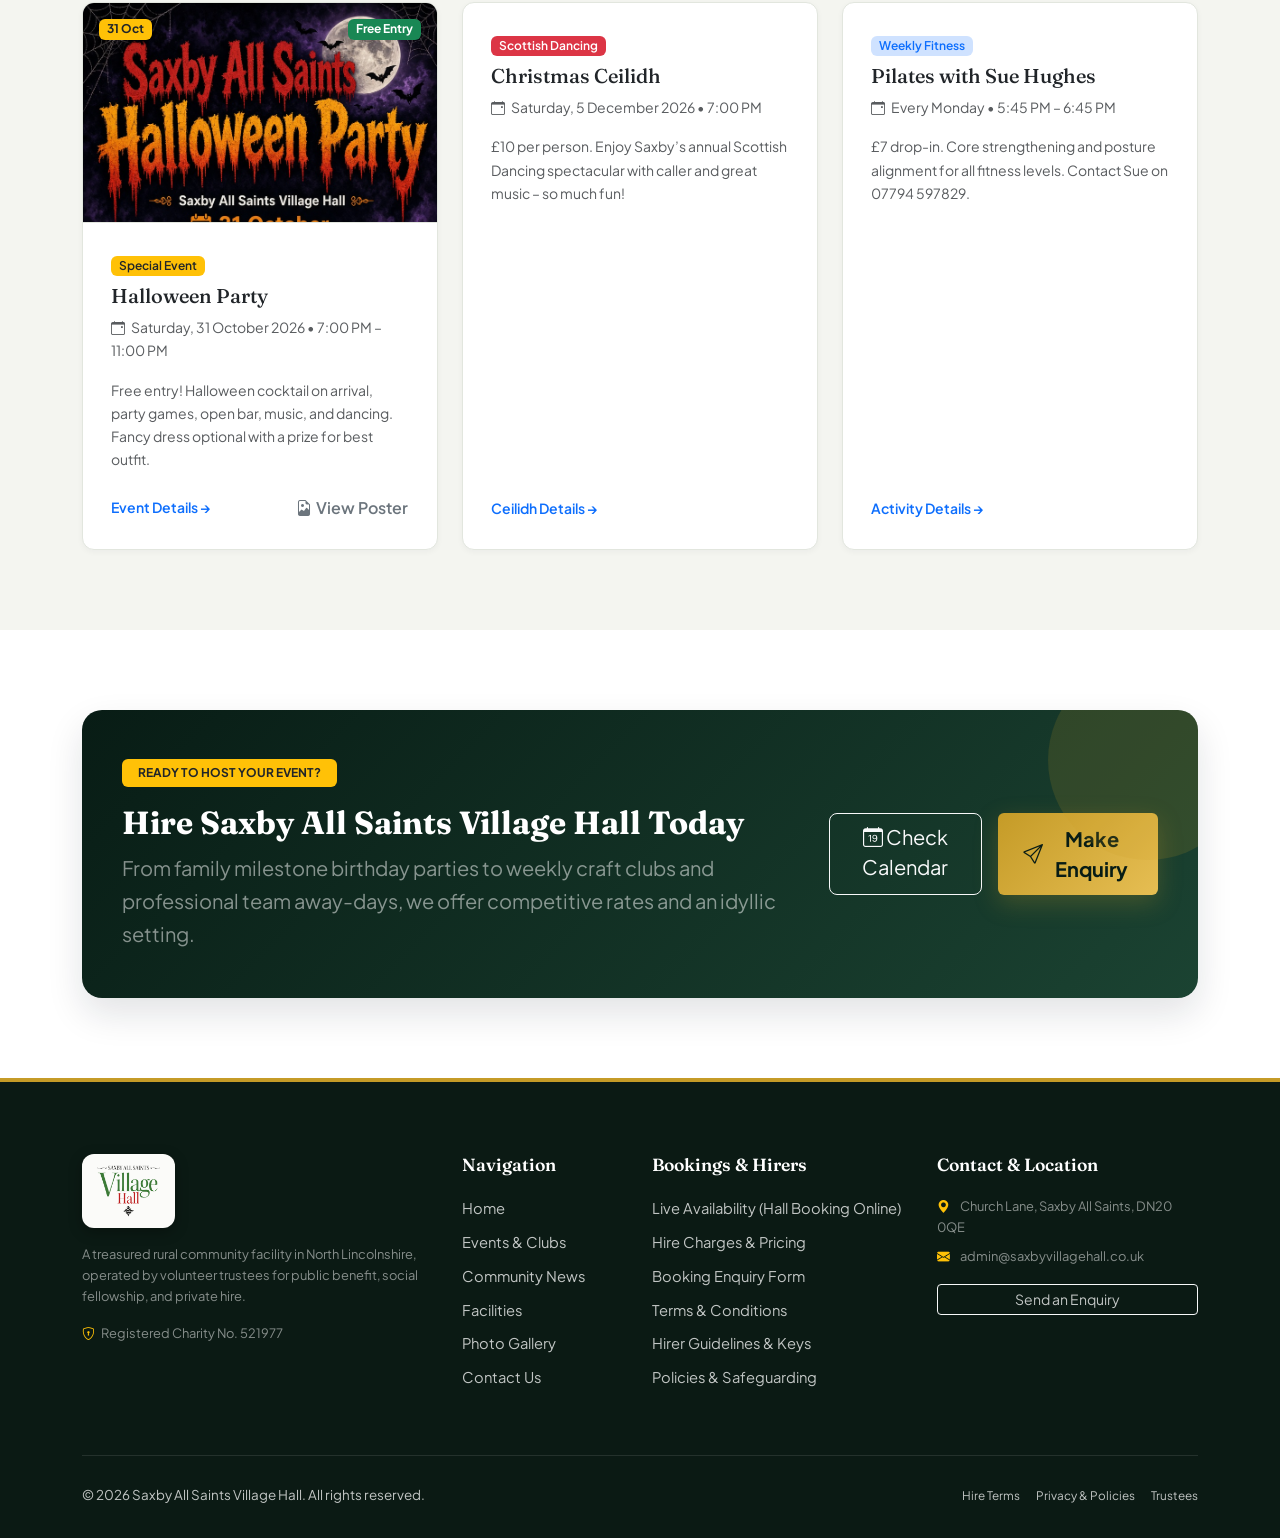
==== commit 45573857: "Add files via upload" ====
--- a/index.html
+++ b/index.html
@@ -17,7 +17,7 @@
   <link rel="stylesheet" href="https://cdn.jsdelivr.net/npm/bootstrap-icons@1.11.3/font/bootstrap-icons.min.css">
 
   <!-- Custom Stylesheet -->
-  <link rel="stylesheet" href="assets/css/style.css">
+  <link rel="stylesheet" href="assets/css/style.css?v=2">
 </head>
 
 <body>
@@ -41,7 +41,7 @@
   <nav class="navbar navbar-expand-lg navbar-custom sticky-top" id="mainNavbar">
     <div class="container">
       <a class="navbar-brand navbar-brand-wrapper" href="index.html">
-        <img src="assets/images/village-hall.png" alt="Saxby All Saints Village Hall" class="navbar-brand-logo">
+        <img src="assets/images/village-hall.png" alt="Saxby All Saints Village Hall" width="69" height="60" class="navbar-brand-logo">
       </a>
 
       <button class="navbar-toggler" type="button" data-bs-toggle="collapse" data-bs-target="#navbarMain"
@@ -446,7 +446,7 @@
       <div class="row g-4">
         <div class="col-lg-4">
           <a href="index.html" class="footer-brand-logo-wrap mb-3" aria-label="Saxby All Saints Village Hall Home">
-            <img src="assets/images/village-hall.png" alt="Saxby All Saints Village Hall" class="footer-brand-logo" loading="lazy">
+            <img src="assets/images/village-hall.png" alt="Saxby All Saints Village Hall" width="65" height="56" class="footer-brand-logo" loading="lazy">
           </a>
           <p class="small text-white-50 mb-3">
             A treasured rural community facility in North Lincolnshire, operated by volunteer trustees for public
@@ -511,7 +511,7 @@
     integrity="sha384-YvpcrYf0tY3lHB60NNkmXc5s9fDVZLESaAA55NDzOxhy9GkcIdslK1eN7N6jIeHz"
     crossorigin="anonymous"></script>
   <!-- Main Custom JS -->
-  <script src="assets/js/main.js"></script>
+  <script src="assets/js/main.js?v=2"></script>
 </body>
 
 </html>
--- a/assets/css/style.css
+++ b/assets/css/style.css
@@ -129,24 +129,47 @@
 }
 
 .navbar-brand-logo {
-  height: 64px;
+  height: 60px;
   width: auto;
+  max-width: 150px;
   display: block;
   object-fit: contain;
   transition: height var(--transition-fast), transform var(--transition-fast);
 }
 
 .navbar-custom.navbar-scrolled .navbar-brand-logo {
-  height: 52px;
+  height: 48px;
 }
 
 .navbar-brand-wrapper:hover .navbar-brand-logo {
   transform: scale(1.03);
 }
 
+@media (max-width: 991.98px) {
+  .navbar-custom {
+    padding: 0.45rem 0;
+  }
+
+  .navbar-brand-logo {
+    height: 48px;
+  }
+
+  .navbar-custom.navbar-scrolled .navbar-brand-logo {
+    height: 42px;
+  }
+}
+
 @media (max-width: 575.98px) {
+  .navbar-custom {
+    padding: 0.35rem 0;
+  }
+
   .navbar-brand-logo {
-    height: 54px;
+    height: 42px;
+  }
+
+  .navbar-custom.navbar-scrolled .navbar-brand-logo {
+    height: 38px;
   }
 }
 
@@ -782,10 +805,21 @@
 }
 
 .footer-brand-logo {
-  height: 60px;
+  height: 56px;
   width: auto;
+  max-width: 140px;
   display: block;
   object-fit: contain;
+}
+
+@media (max-width: 575.98px) {
+  .footer-brand-logo-wrap {
+    padding: 0.45rem 0.75rem;
+  }
+
+  .footer-brand-logo {
+    height: 46px;
+  }
 }
 
 .footer-custom h5 {
